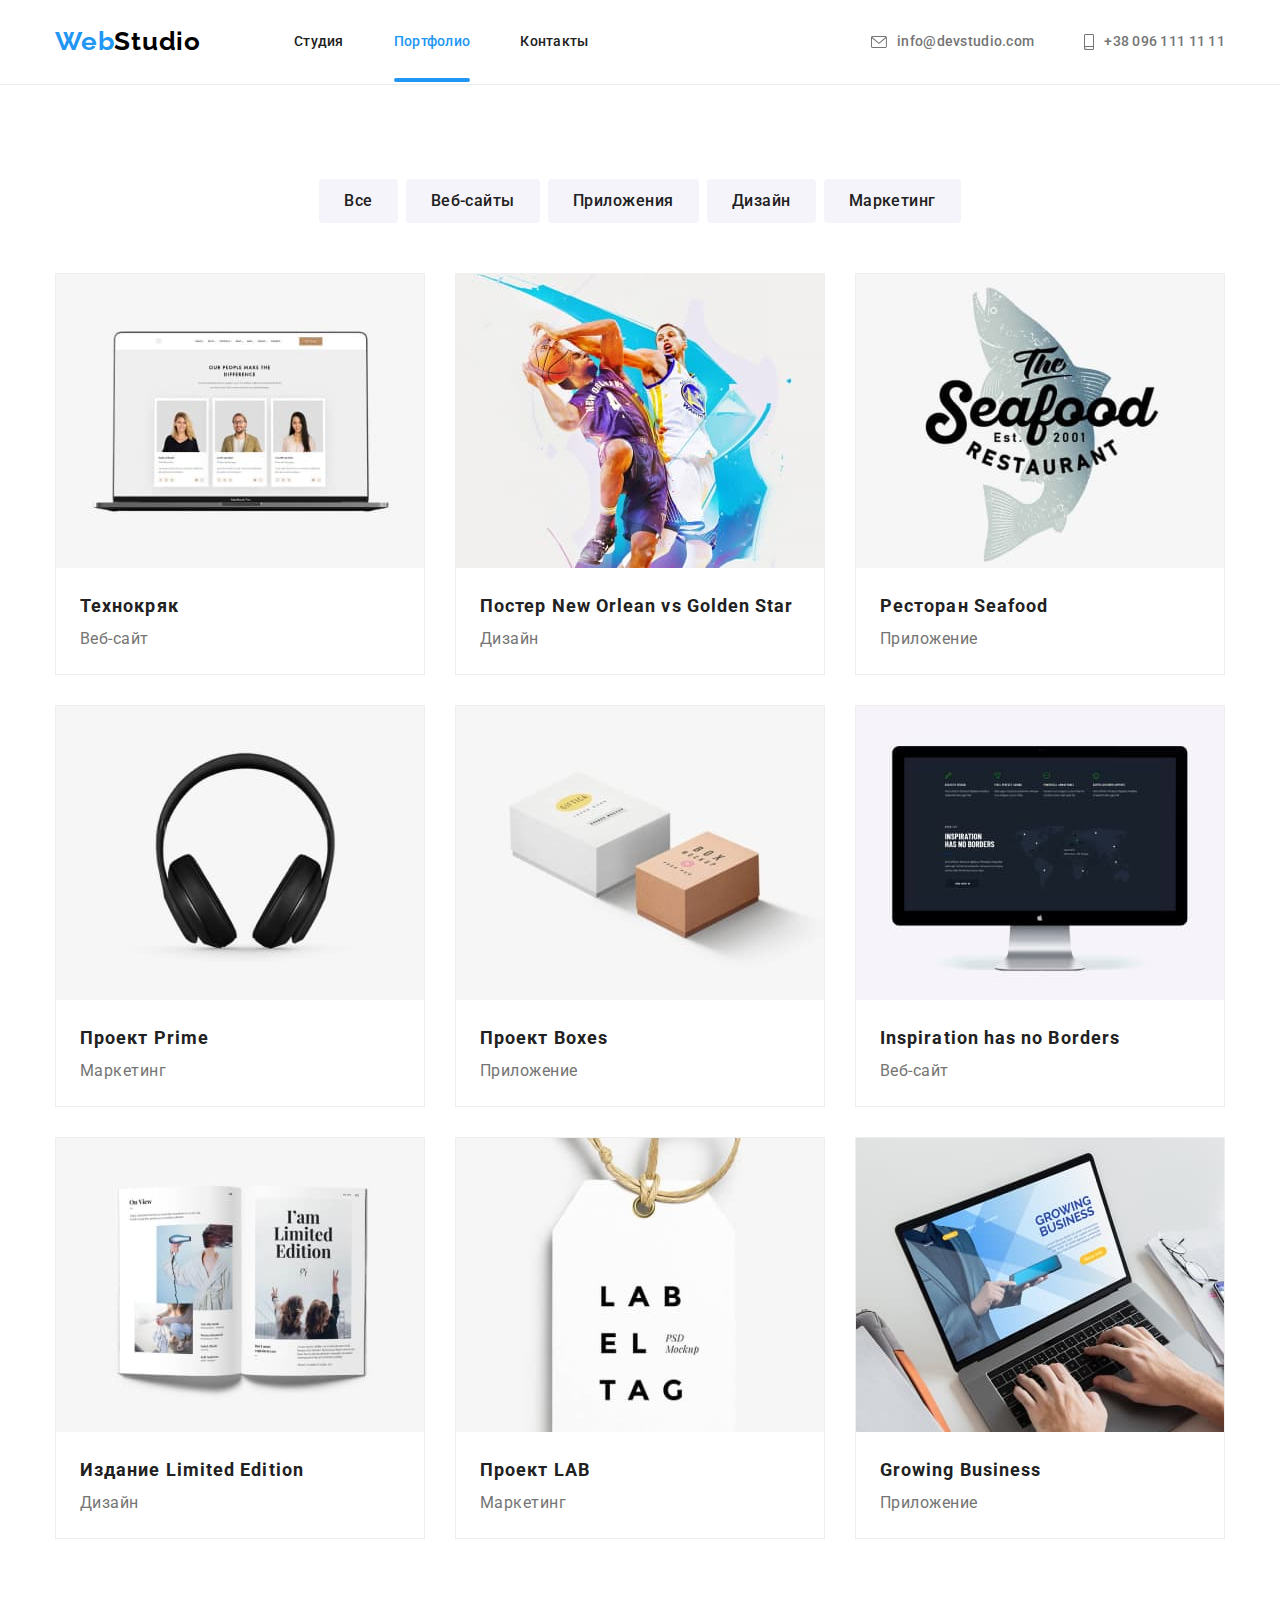
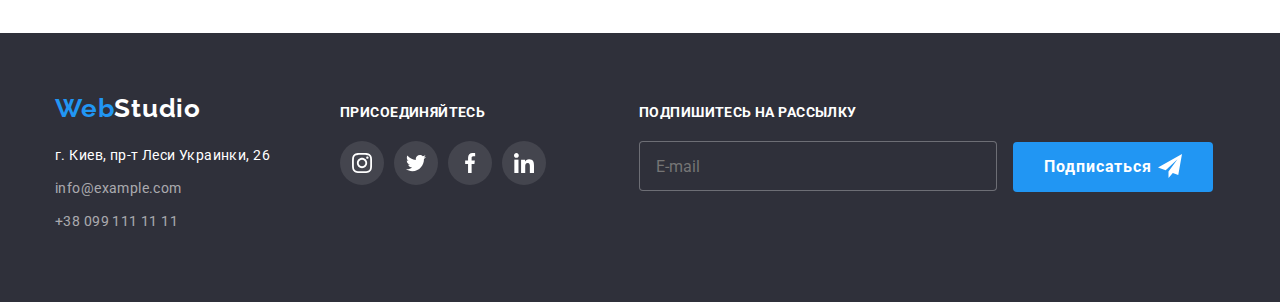
==== portfolio.html @ 816eb970 "start" ====
<!DOCTYPE html>
<html lang="ru">
<head>
    <meta charset="UTF-8">
    <meta http-equiv="X-UA-Compatible" content="IE=edge">
    <meta name="viewport" content="width=device-width, initial-scale=1.0">
    <title>goit-markup-hw-07</title>
    <link rel="preconnect" href="https://fonts.googleapis.com">
    <link rel="preconnect" href="https://fonts.gstatic.com" crossorigin>
    <link href="https://fonts.googleapis.com/css2?family=Raleway:wght@700&family=Roboto:wght@400;500;700;900&display=swap"
        rel="stylesheet">
    <link rel="stylesheet" href="https://cdn.jsdelivr.net/npm/modern-normalize@1.1.0/modern-normalize.min.css">
    <link rel="stylesheet" href="./css/portfolio.min.css">
   
</head>
<body>
    <!-- HEADER -->
    <header class="page-header">
        <nav class="main-nav">
            <div class="container page-header__container">
                <a class="logo link" href="" lang="en">Web<span class="logo-second">Studio</span></a>
                <ul class="menu list">
                    <li class="menu__item">
                        <a class="menu__link link" href="./index.html">Студия</a>
                    </li>
                    <li class="menu__item">
                        <a class="menu__link link current" href="./portfolio.html">Портфолио</a>
                    </li>
                    <li class="menu__item">
                        <a class="menu__link link" href="">Контакты</a>
                    </li>
                </ul>
    
                <ul class="list contact">
                    <li>
                        <a class="link contact__link" href="mailto:info@devstudio.com">
                            <svg width="16px" height="12px" class="contact__icon">
                                <use href="./images/sprite.svg#icon-envelope"></use>
                            </svg>
                            info@devstudio.com</a>
                    </li>
                    <li>
                        <a class="link contact__link-tel contact__link" href="tel:+380961111111">
                            <svg width="10px" height="16px" class="contact__icon">
                                <use href="./images/sprite.svg#icon-smartphone"></use>
                            </svg>
                            +38 096 111 11 11</a>
                    </li>
                </ul>
            </div>
        </nav>
    </header>

    <main class="main-portfolio">
    <!--Portfolio-->
    <section class="section portfolio">
        <div class="container">
            <h1 hidden>Портфолио</h1>
            
            <ul class="list button-list">
                <li class="button-list__item" ><button class="button-list__filter-btm" type="button">Все</button></li>
                <li class="button-list__item" ><button class="button-list__filter-btm" type="button">Веб-сайты</button></li>
                <li class="button-list__item" ><button class="button-list__filter-btm" type="button">Приложения</button></li>
                <li class="button-list__item" ><button class="button-list__filter-btm" type="button">Дизайн</button></li>
                <li class="button-list__item" ><button class="button-list__filter-btm" type="button">Маркетинг</button></li>
            </ul>
            
            <ul class="list portfolio__list">
                <li class="portfolio__item" >
                    <a href="" class="link portfolio__link">
                        <div class="portfolio__wrapper">
                            <img src="./images/portfolio/tekhnokryak.jpg" alt="Технокряк" width="370">
                            <p class="portfolio__overlay">
                                Ресурс предлагает комплексные предложения с разным уровнем функционала и сервисов. Все это позволит посетителю
                                получить исчерпывающие сведения о компании или частном лице.
                            </p>
                        </div>
                        
                        <div class="portfolio__card-content">
                            <h2 class="portfolio__project-title">Технокряк</h2>
                            <p class="portfolio__project">Веб-сайт</p>
                        </div>
                    </a>
                </li>
                <li class="portfolio__item" >
                    <a href="" class="link portfolio__link">
                        <div class="portfolio__wrapper">
                            <img src="./images/portfolio/poster-new-orlean.jpg" alt="Постер New Orlean vs Golden Star" width="370">
                            <p class="portfolio__overlay">
                                Ресурс предлагает комплексные предложения с разным уровнем функционала и сервисов. Все это позволит посетителю
                                получить исчерпывающие сведения о компании или частном лице.
                            </p>
                        </div>
                        
                        <div class="portfolio__card-content">
                            <h2 class="portfolio__project-title">Постер <span lang="en">New Orlean vs Golden Star</span> </h2>
                            <p class="portfolio__project">Дизайн</p>
                        </div>
                    </a>

                </li>
                <li class="portfolio__item" >
                    <a href="" class="link portfolio__link">
                        <div class="portfolio__wrapper">
                            <img src="./images/portfolio/restoran-seafood.jpg" alt="Ресторан Seafood" width="370">
                            <p class="portfolio__overlay">
                                Ресурс предлагает комплексные предложения с разным уровнем функционала и сервисов. Все это позволит посетителю
                                получить исчерпывающие сведения о компании или частном лице.
                            </p>
                        </div>
                        
                        <div class="portfolio__card-content">
                            <h2 class="portfolio__project-title">Ресторан <span lang="en">Seafood</span></h2>
                            <p class="portfolio__project">Приложение</p>
                        </div>
                    </a>
                    
                </li>
                <li class="portfolio__item" >
                    <a href="" class="link portfolio__link">
                        <div class="portfolio__wrapper">
                            <img src="./images/portfolio/proekt-prime.jpg" alt="Проект Prime" width="370">
                            <p class="portfolio__overlay">
                                Ресурс предлагает комплексные предложения с разным уровнем функционала и сервисов. Все это позволит посетителю
                                получить исчерпывающие сведения о компании или частном лице.
                            </p>
                        </div>
                        
                        <div class="portfolio__card-content">
                            <h2 class="portfolio__project-title">Проект <span lang="en">Prime</span></h2>
                            <p class="portfolio__project">Маркетинг</p>
                        </div>
                    </a>
                    
                </li>
                <li class="portfolio__item" >
                    <a href="" class="link portfolio__link">
                        <div class="portfolio__wrapper">
                            <img src="./images/portfolio/proekt-boxes.jpg" alt="Проект Boxes" width="370">
                            <p class="portfolio__overlay">
                                Ресурс предлагает комплексные предложения с разным уровнем функционала и сервисов. Все это позволит посетителю
                                получить исчерпывающие сведения о компании или частном лице.
                            </p>
                        </div>
                        
                        <div class="portfolio__card-content">
                            <h2 class="portfolio__project-title">Проект <span lang="en">Boxes</span></h2>
                            <p class="portfolio__project">Приложение</p>
                        </div>
                    </a>
                    
                </li>
                <li class="portfolio__item" >
                    <a href="" class="link portfolio__link">
                        <div class="portfolio__wrapper">
                            <img src="./images/portfolio/inspiration-has-no-borders.jpg" alt="Inspiration has no Borders" width="370">
                            <p class="portfolio__overlay">
                                Ресурс предлагает комплексные предложения с разным уровнем функционала и сервисов. Все это позволит посетителю
                                получить исчерпывающие сведения о компании или частном лице.
                            </p>
                        </div>
                        
                        <div class="portfolio__card-content">
                            <h2 class="portfolio__project-title">Inspiration has no Borders</h2>
                            <p class="portfolio__project">Веб-сайт</p>
                        </div>
                    </a>
                    
                </li>
                <li class="portfolio__item" >
                    <a href="" class="link portfolio__link">
                        <div class="portfolio__wrapper">
                            <img src="./images/portfolio/limited-edition.jpg" alt="Издание Limited Edition" width="370">
                            <p class="portfolio__overlay">
                                Ресурс предлагает комплексные предложения с разным уровнем функционала и сервисов. Все это позволит посетителю
                                получить исчерпывающие сведения о компании или частном лице.
                            </p>
                        </div>
                        
                        <div class="portfolio__card-content">
                            <h2 class="portfolio__project-title">Издание <span lang="en">Limited Edition</span></h2>
                            <p class="portfolio__project">Дизайн</p>
                        </div>
                    </a>
                    
                </li>
                <li class="portfolio__item" >
                    <a href="" class="link portfolio__link">
                        <div class="portfolio__wrapper">
                            <img src="./images/portfolio/proekt-lab.jpg" alt="Проект LAB" width="370">
                            <p class="portfolio__overlay">
                                Ресурс предлагает комплексные предложения с разным уровнем функционала и сервисов. Все это позволит посетителю
                                получить исчерпывающие сведения о компании или частном лице.
                            </p>
                        </div>
                        
                        <div class="portfolio__card-content">
                            <h2 class="portfolio__project-title">Проект <span lang="en">LAB</span></h2>
                            <p class="portfolio__project">Маркетинг</p>
                        </div>
                    </a>
                    
                </li>
                <li class="portfolio__item" >
                    <a href="" class="link portfolio__link">
                        <div class="portfolio__wrapper">
                            <img src="./images/portfolio/growing-business.jpg" alt="Growing Business" width="370" height="294">
                            <p class="portfolio__overlay">
                                Ресурс предлагает комплексные предложения с разным уровнем функционала и сервисов. Все это позволит посетителю
                                получить исчерпывающие сведения о компании или частном лице.
                            </p>
                        </div>
                        
                        <div class="portfolio__card-content">
                            <h2 class="portfolio__project-title">Growing Business</h2>
                            <p class="portfolio__project">Приложение</p>
                        </div>
                    </a>
                    
                </li>
            </ul>
        </div>

    </section>
    </main>

    <!-- FOOTER -->
    <footer class="footer-container">
        <div class="container footer">
            <div>
                <div class="footer__address">
                    <a class="logo link" href="" lang="en">Web<span class="logo-second logo-second--color">Studio</span></a>
                </div>
                <address>
                    <ul class="list address-list">
                        <li>
                            <a class="footer__address-link link" href="https://goo.gl/maps/vD46rgRYoQ4FNNTK7"
                                target="_blank" rel="noopener noreferrer">г. Киев, пр-т Леси Украинки, 26
                            </a>
                        </li>
                        <li>
                            <a class="footer__contact link" href="mailto:info@example.com">info@example.com</a>
                        </li>
                        <li>
                            <a class="footer__contact link" href="tel:+380991111111">+38 099 111 11 11</a>
                        </li>
                    </ul>
                </address>
            </div>
            <div class="footer__join-in">
                <strong class="fotter__join-in-title">присоединяйтесь</strong>
                <ul class="social-list list social-list__item">
                    <li class="item-social">
                        <a href="https://www.instagram.com/" class="social-list__link-footer">
                            <svg class="social-list__icon-footer" width="20" height="20">
                                <use href="./images/sprite.svg#icon-instagram"></use>
                            </svg>
                        </a>
                    </li>
                    <li class="item-social">
                        <a href="https://twitter.com/?lang=uk" class="social-list__link-footer">
                            <svg class="social-list__icon-footer" width="20" height="20">
                                <use href="./images/sprite.svg#icon-twitter"></use>
                            </svg>
                        </a>
                    </li>
                    <li class="item-social">
                        <a href="https://uk-ua.facebook.com/" class="social-list__link-footer">
                            <svg class="social-list__icon-footer" width="20" height="20">
                                <use href="./images/sprite.svg#icon-facebook"></use>
                            </svg>
                        </a>
                    </li>
                    <li class="item-social">
                        <a href="https://www.linkedin.com/" class="social-list__link-footer">
                            <svg class="social-list__icon-footer" width="20" height="20">
                                <use href="./images/sprite.svg#icon-linkedin"></use>
                            </svg>
                        </a>
                    </li>
                </ul>
            </div>
            <div class="fotter__form">
                <strong class="footer__subscribe">Подпишитесь на рассылку</strong>
                <form class="footer__subscribe-form">
                    <input type="email" name="email" class="fotter__subscribe-form-input" placeholder="E-mail">
                    <label class="footer__subscribe-form-label"></label>
                    <span class="button-send">
                        <button type="button" class="fotter__button-subscribe">Подписаться
                        </button>
    
                    </span>
                </form>
            </div>
        </div>
    
    
    </footer>
    </body>
    </html>
---- css/portfolio.min.css ----
h1,h2,h3,h4,p{margin-top:0;margin-bottom:0}ul,ol{padding:0;margin:0}img{display:block;height:100%;height:auto}button{cursor:pointer}.list{list-style:none}.link{text-decoration:none}body{font-family:"Roboto",sans-serif;color:#757575}.social-list__link-footer,.social-list__link,.social-list{display:flex;justify-content:center}.section{padding-top:94px}.team,.portfolio,.work{padding-bottom:94px}.container{width:1200px;margin-left:auto;margin-right:auto;padding-left:15px;padding-right:15px}.logo{font-family:"Raleway",sans-serif;font-weight:700;font-size:26px;line-height:1.19;letter-spacing:.03em;color:#2196f3}.logo-second{font-family:"Raleway",sans-serif;font-weight:700;font-size:26px;line-height:1.19;letter-spacing:.03em;color:#000}.logo-second--color{color:#fff}.social-list{gap:10px}.social-list__link{width:44px;height:44px;border-radius:50%;background-color:#fff;align-items:center;transition:background-color 250ms cubic-bezier(0.4, 0, 0.2, 1)}.social-list__link:hover,.social-list__link:focus{background-color:#2196f3}.social-list__icon{fill:#afb1b8;transition:fill 250ms cubic-bezier(0.4, 0, 0.2, 1)}.social-list__link:hover .social-list__icon,.social-list__link:focus .social-list__icon{fill:#fff}.social-list__item{margin-top:20px}.social-list__icon-footer{fill:#fff}.social-list__link-footer{width:44px;height:44px;border-radius:50%;background-color:rgba(255,255,255,.1);align-items:center;transition:background-color 250ms cubic-bezier(0.4, 0, 0.2, 1)}.social-list__link-footer:hover,.social-list__link-footer:focus{background-color:#2196f3}.button-list{display:flex;justify-content:center;margin-bottom:50px}.button-list__item:not(:last-child){margin-right:8px}.button-list__filter-btm{font-family:"Roboto",sans-serif;font-weight:500;font-size:16px;line-height:1.62;text-align:center;letter-spacing:.03em;cursor:pointer;color:#212121;background-color:#f5f4fa;border-radius:4px;padding:6px 22px;display:inline-block;border:solid rgba(0,0,0,0);transition:color 250ms cubic-bezier(0.4, 0, 0.2, 1),background-color 250ms cubic-bezier(0.4, 0, 0.2, 1),box-shadow 250ms cubic-bezier(0.4, 0, 0.2, 1)}.button-list__filter-btm:hover,.button-list__filter-btm:focus{color:#fff;background-color:#2196f3;box-shadow:0px 3px 1px rgba(0,0,0,.1),0px 1px 2px rgba(0,0,0,.08),0px 2px 2px rgba(0,0,0,.12)}.main-portfolio{text-decoration:none}.portfolio__list{display:inline-block;display:flex;flex-wrap:wrap}.portfolio__item{width:calc((100% - 60px)/3);margin-right:30px;margin-bottom:30px;flex-wrap:wrap;background:#fff;border:1px solid #eee;transition:box-shadow 250ms cubic-bezier(0.4, 0, 0.2, 1)}.portfolio__item:nth-child(3n){margin-right:0}.portfolio__item:nth-last-child(-n+3){margin-bottom:0}.portfolio__item:hover,.portfolio__item:focus{box-shadow:0px 1px 1px rgba(0,0,0,.12),0px 4px 4px rgba(0,0,0,.06),1px 4px 6px rgba(0,0,0,.16)}.portfolio__card-content{padding:20px 24px}.portfolio__link{display:block}.portfolio__wrapper{position:relative;overflow:hidden}.portfolio__overlay{position:absolute;left:0;top:0;width:100%;height:100%;overflow:auto;transform:translate(0, 101%);transition:transform 250ms cubic-bezier(0.4, 0, 0.2, 1);padding-bottom:63px;padding-right:24px;padding-top:63px;padding-left:24px;font-weight:400;font-size:18px;line-height:1.56;letter-spacing:.03em;color:#fff;background-color:rgba(33,150,243,.9)}.portfolio__item:hover .portfolio__overlay,.portfolio__item:focus .portfolio__overlay{transform:translate(0, 0)}.portfolio__project-title{font-weight:700;font-size:18px;line-height:2;letter-spacing:.06em;color:#212121}.portfolio__project{font-size:16px;line-height:1.88;letter-spacing:.03em;color:#757575}.main-nav{border-bottom:1px solid #ececec}.page-header__container{display:flex;align-items:center}.menu{display:flex;margin-left:93px}.menu .menu__item+.menu__item{margin-left:50px}.menu__link{font-family:"Roboto",sans-serif;font-weight:500;font-size:14px;line-height:1.14;letter-spacing:.02em;color:#212121;transition:color 250ms cubic-bezier(0.4, 0, 0.2, 1);display:block;padding-top:32px;padding-bottom:32px}.menu__link:hover,.menu__link:focus{color:#2196f3}.contact{display:flex;margin-left:auto}.contact__link-tel{margin-left:50px;font-weight:500;font-size:14px;line-height:16px;letter-spacing:.02em}.contact__link{font-family:"Roboto",sans-serif;font-weight:500;font-size:14px;line-height:1.4;letter-spacing:.02em;color:#757575;transition:color 250ms cubic-bezier(0.4, 0, 0.2, 1);display:flex;padding-top:32px;padding-bottom:32px;align-items:center;justify-content:center}.contact__link:hover,.contact__link:focus{color:#2196f3}.contact__icon{display:flex;margin-right:10px;fill:#757575;transition:fill 250ms cubic-bezier(0.4, 0, 0.2, 1)}.contact__link:hover .contact__icon,.contact__link:focus .contact__icon{fill:#2196f3}.menu__item{position:relative}.menu__link.link.current::after{content:"";display:inline-block;width:100%;height:4px;background:#2196f3;border-radius:2px;position:absolute;bottom:0;left:0;margin-bottom:0}.current{color:#2196f3}.footer__address{display:inline-block;margin-bottom:20px}.footer__address-link{display:inline-block;margin-bottom:9px;font-family:"Roboto",sans-serif;font-style:normal;font-weight:400;font-size:14px;line-height:1.71;letter-spacing:.03em;color:#fff;transition:color 250ms cubic-bezier(0.4, 0, 0.2, 1)}.footer__address-link:hover,.footer__address-link:focus{color:#2196f3}.footer__contact{display:inline-block;margin-bottom:9px;font-family:"Roboto",sans-serif;font-style:normal;font-weight:400;font-size:14px;line-height:1.71;letter-spacing:.03em;color:rgba(255,255,255,.6);transition:color 250ms cubic-bezier(0.4, 0, 0.2, 1)}.footer__contact:hover,.footer__contact:focus{color:#2196f3}.footer-container{padding-top:60px;padding-bottom:60px;background-color:#2f303a}.footer{display:flex;align-items:baseline}.footer__join-in{display:block;width:206px;margin-left:70px}.fotter__join-in-title{font-style:normal;font-weight:700;font-size:14px;line-height:1.14;letter-spacing:.03em;text-transform:uppercase;color:#fff}.footer__subscribe{font-family:"Roboto";font-style:normal;font-weight:700;font-size:14px;line-height:16px;letter-spacing:.03em;text-transform:uppercase;color:#fff}.footer__subscribe-form{position:relative}.fotter__subscribe-form-input{padding-left:16px}.fotter__subscribe-form-input:focus+.footer__subscribe-form-label{color:#fff}.footer__subscribe-form-label{position:absolute;bottom:15px;left:16px}.fotter__subscribe-form-input:focus+.footer__subscribe-form-label{color:#fff}.fotter__form{margin-left:93px}.fotter__form input{margin-top:20px;width:358px;height:50px;border:1px solid rgba(255,255,255,.3);background-color:#2f303a;border-radius:4px;color:#fff;border-color:rgba(255,255,255,.3)}.fotter__button-subscribe{position:relative;border-radius:4px;margin-top:20px;margin-left:12px;min-width:200px;height:50px;border:solid rgba(0,0,0,0);display:inline-block;padding-right:36px;color:#fff;background-color:#2196f3;font-family:inherit;font-weight:700;font-size:16px;line-height:1.9;align-items:center;text-align:center;letter-spacing:.06em;cursor:pointer}.fotter__button-subscribe::after{position:absolute;right:10px;content:"";background-size:contain;display:inline-block;width:24px;height:24px;margin-top:2px;margin-right:18px;margin-left:10px;background-image:url(../images/icon/icon-send.svg)}/*# sourceMappingURL=portfolio.min.css.map */
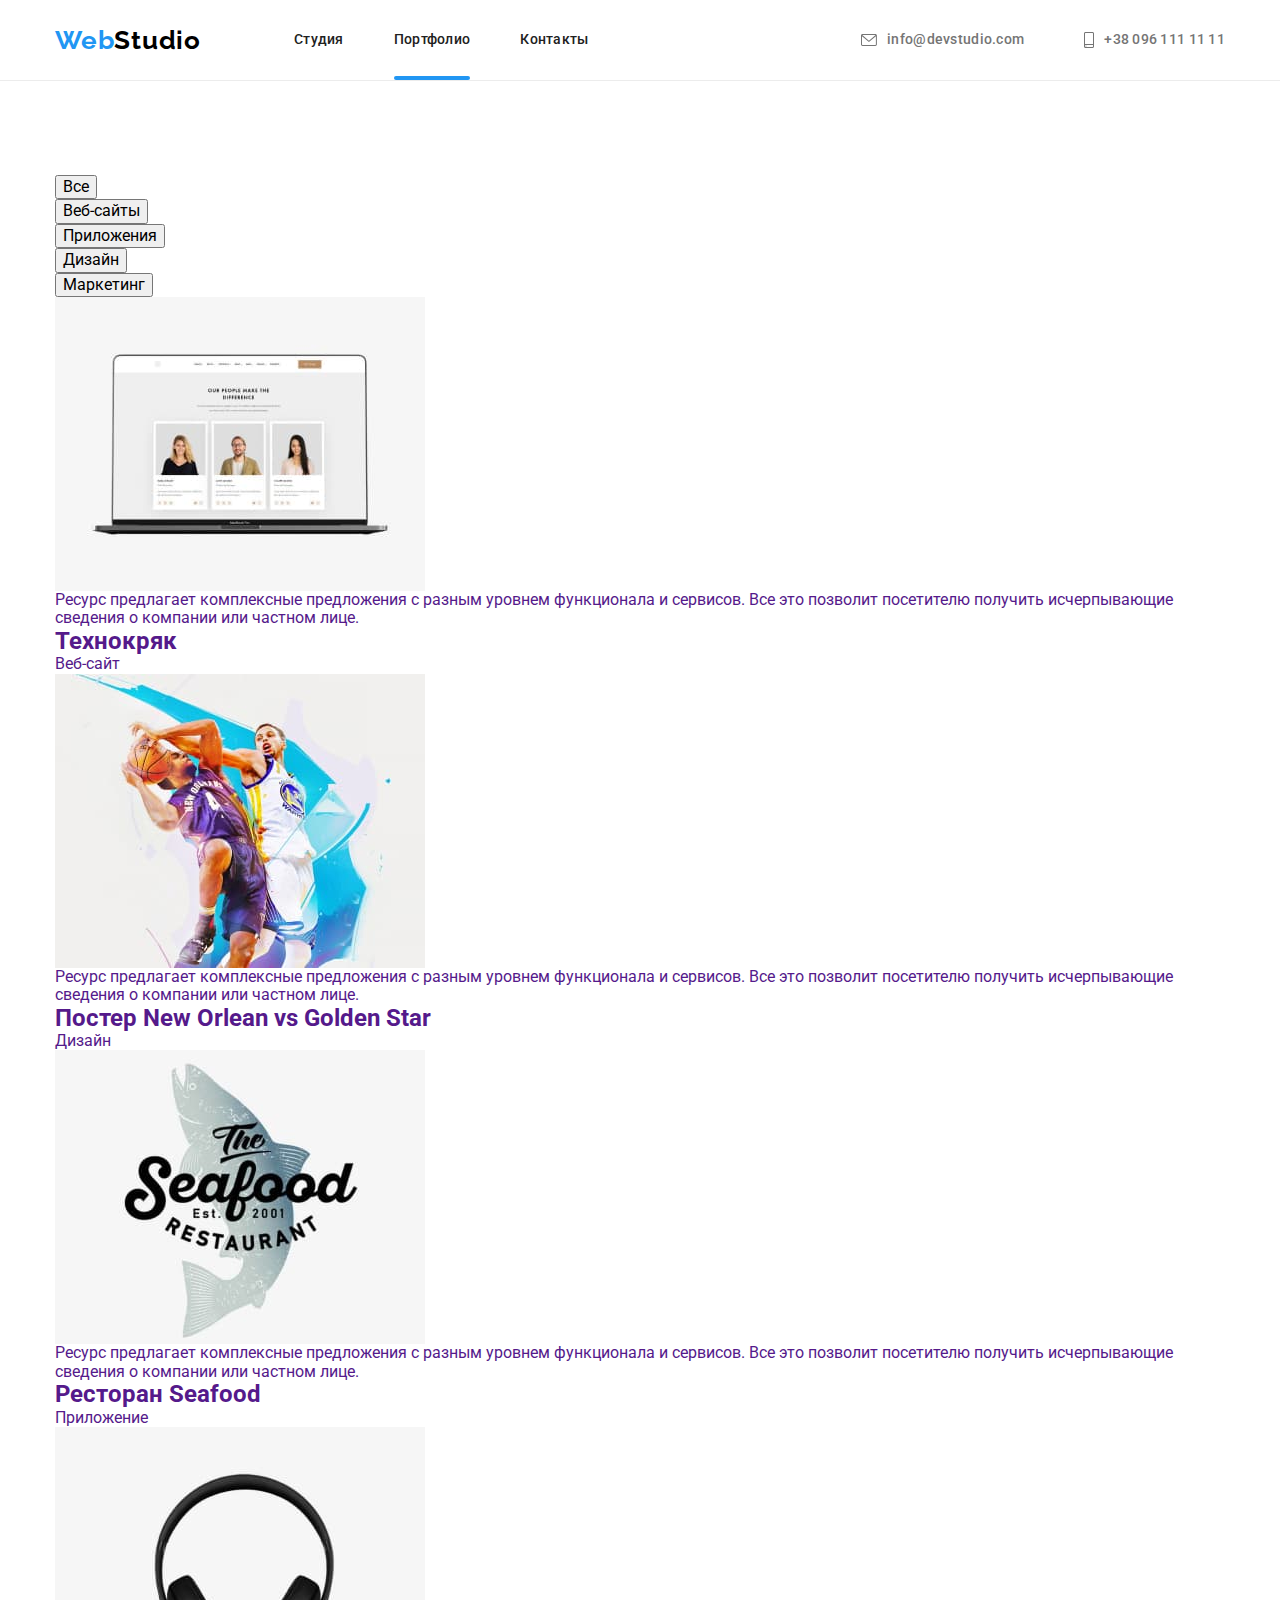
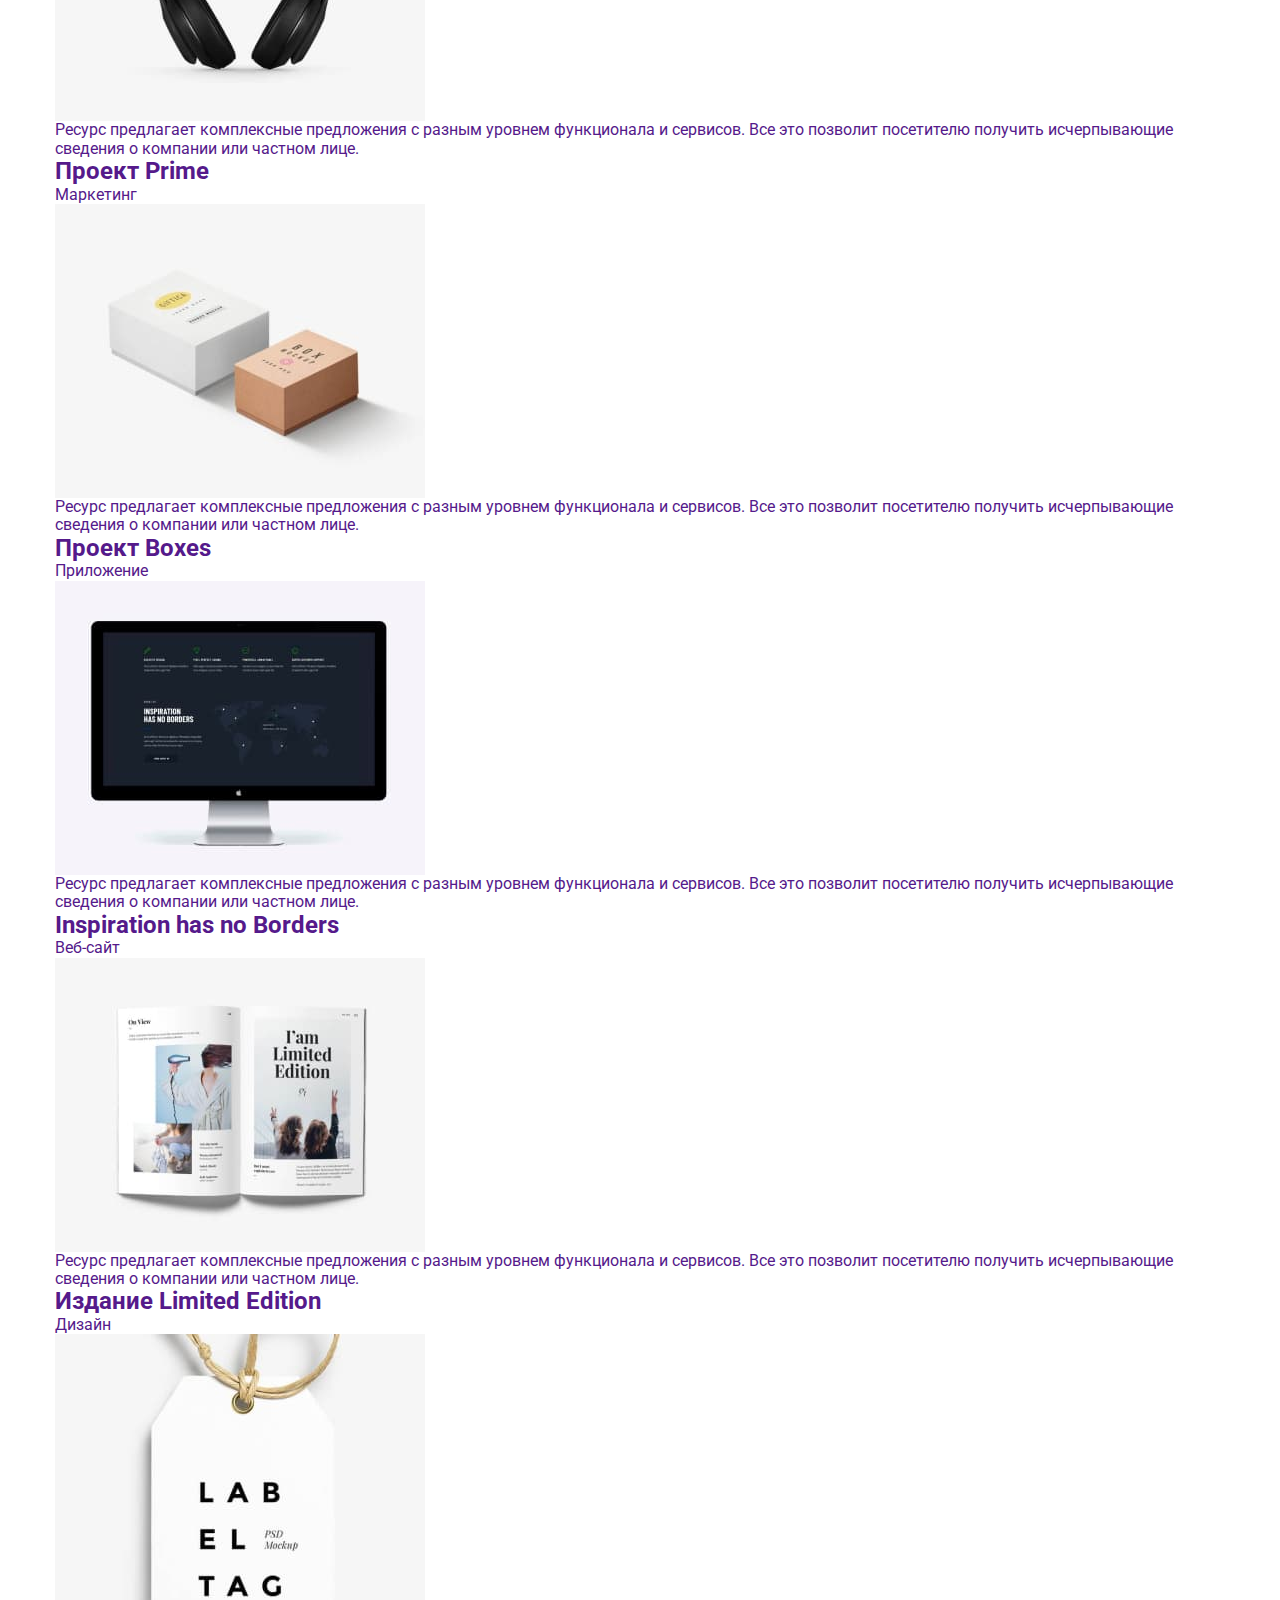
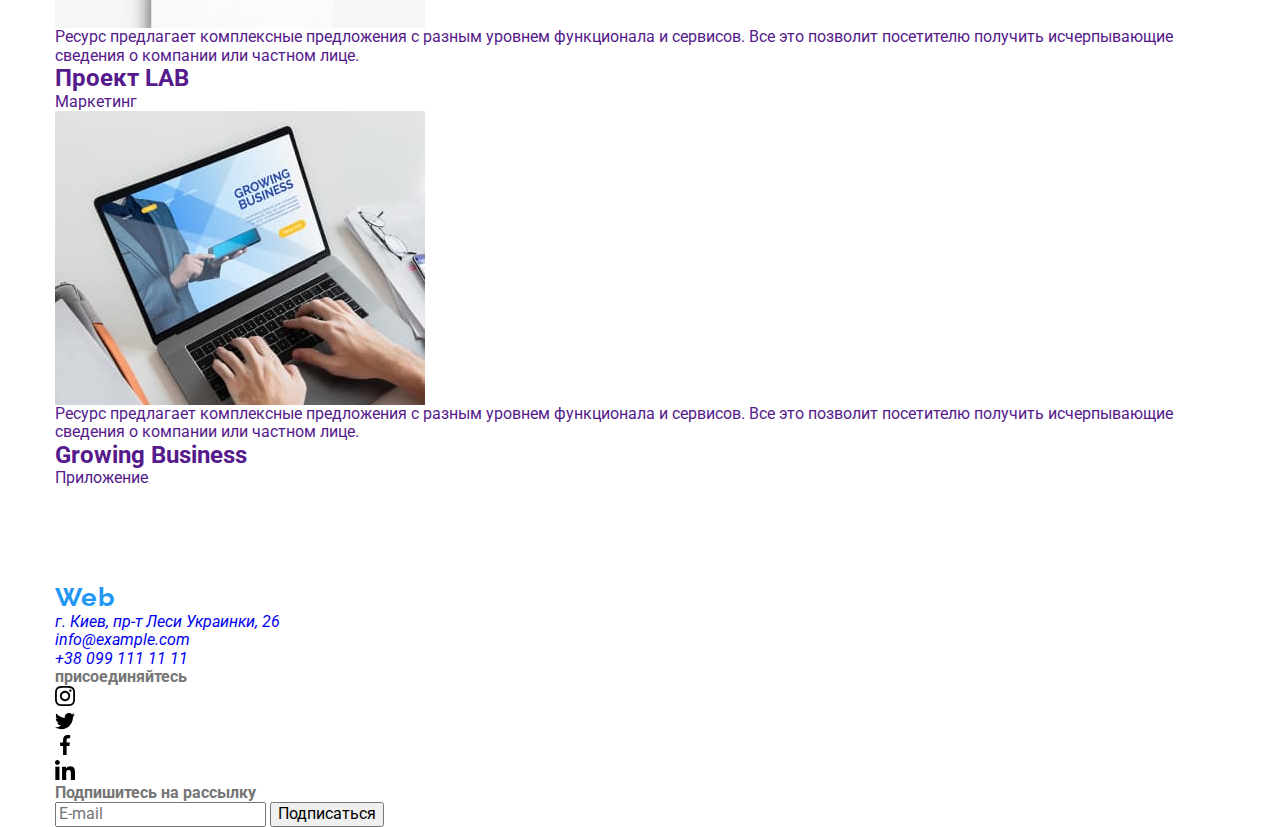
==== commit 464d4a1e: "1" ====
--- a/portfolio.html
+++ b/portfolio.html
@@ -4,7 +4,7 @@
     <meta charset="UTF-8">
     <meta http-equiv="X-UA-Compatible" content="IE=edge">
     <meta name="viewport" content="width=device-width, initial-scale=1.0">
-    <title>goit-markup-hw-07</title>
+    <title>goit-markup-hw-08</title>
     <link rel="preconnect" href="https://fonts.googleapis.com">
     <link rel="preconnect" href="https://fonts.gstatic.com" crossorigin>
     <link href="https://fonts.googleapis.com/css2?family=Raleway:wght@700&family=Roboto:wght@400;500;700;900&display=swap"
@@ -47,8 +47,67 @@
                             +38 096 111 11 11</a>
                     </li>
                 </ul>
+    
+                <button type="button" class="mobile-menu-open" data-menu-open>
+                    <svg width="40" height="40">
+                        <use href="./images/sprite.svg#burger-icon"></use>
+                    </svg>
+                </button>
             </div>
         </nav>
+        <div class="mobile-menu" data-menu>
+    
+            <div class="container mobile-menu__container">
+                <button class="mobile-menu__close-btn" data-menu-close>
+                    <svg class="mobile-menu__close-icon" width="40" height="40">
+                        <use href="./images/sprite.svg#icon-close-black"> </use>
+                    </svg>
+                </button>
+    
+                <ul class="list mobile-menu-list">
+                    <li class="mobile-menu-list__item">
+                        <a class="mobile-menu__link link" href="./index.html">Студия</a>
+                    </li>
+                    <li class="mobile-menu-list__item">
+                        <a class="mobile-menu__link link" href="./portfolio.html">Портфолио</a>
+                    </li>
+                    <li class="mobile-menu-list__item">
+                        <a class="mobile-menu__link link" href="">Контакты</a>
+                    </li>
+                </ul>
+    
+                <ul class="list mobile-menu-contact">
+    
+                    <li class="mobile-menu-contact__item">
+                        <a class="link mobile-menu-contact__link-tel" href="tel:+380961111111">
+                            +38 096 111 11 11</a>
+                    </li>
+    
+                    <li class="mobile-menu-contact__item">
+                        <a class="link mobile-menu-contact__link" href="mailto:info@devstudio.com">
+                            info@devstudio.com</a>
+                    </li>
+                </ul>
+    
+                <ul class="list mobile-menu-social">
+                    <li class="mobile-menu-social__item">
+                        <a class="link mobile-menu-social__link" href="https://www.instagram.com/">Instagram</a>
+                    </li>
+                    <li class="mobile-menu-social__item">
+                        <a class="link mobile-menu-social__link" href="https://twitter.com/?lang=uk">Twitter</a>
+                    </li>
+                    <li class="mobile-menu-social__item">
+                        <a class="link mobile-menu-social__link" href="https://uk-ua.facebook.com/">Facebook</a>
+                    </li>
+                    <li class="mobile-menu-social__item">
+                        <a class="link mobile-menu-social__link" href="https://www.linkedin.com/">LinkedIn</a>
+                    </li>
+                </ul>
+            </div>
+    
+        </div>
+    
+    
     </header>
 
     <main class="main-portfolio">
@@ -296,5 +355,6 @@
     
     
     </footer>
+    <script src="./js/mobile-menu.js"></script>
     </body>
     </html>--- a/css/portfolio.min.css
+++ b/css/portfolio.min.css
@@ -1 +1 @@
-h1,h2,h3,h4,p{margin-top:0;margin-bottom:0}ul,ol{padding:0;margin:0}img{display:block;height:100%;height:auto}button{cursor:pointer}.list{list-style:none}.link{text-decoration:none}body{font-family:"Roboto",sans-serif;color:#757575}.social-list__link-footer,.social-list__link,.social-list{display:flex;justify-content:center}.section{padding-top:94px}.team,.portfolio,.work{padding-bottom:94px}.container{width:1200px;margin-left:auto;margin-right:auto;padding-left:15px;padding-right:15px}.logo{font-family:"Raleway",sans-serif;font-weight:700;font-size:26px;line-height:1.19;letter-spacing:.03em;color:#2196f3}.logo-second{font-family:"Raleway",sans-serif;font-weight:700;font-size:26px;line-height:1.19;letter-spacing:.03em;color:#000}.logo-second--color{color:#fff}.social-list{gap:10px}.social-list__link{width:44px;height:44px;border-radius:50%;background-color:#fff;align-items:center;transition:background-color 250ms cubic-bezier(0.4, 0, 0.2, 1)}.social-list__link:hover,.social-list__link:focus{background-color:#2196f3}.social-list__icon{fill:#afb1b8;transition:fill 250ms cubic-bezier(0.4, 0, 0.2, 1)}.social-list__link:hover .social-list__icon,.social-list__link:focus .social-list__icon{fill:#fff}.social-list__item{margin-top:20px}.social-list__icon-footer{fill:#fff}.social-list__link-footer{width:44px;height:44px;border-radius:50%;background-color:rgba(255,255,255,.1);align-items:center;transition:background-color 250ms cubic-bezier(0.4, 0, 0.2, 1)}.social-list__link-footer:hover,.social-list__link-footer:focus{background-color:#2196f3}.button-list{display:flex;justify-content:center;margin-bottom:50px}.button-list__item:not(:last-child){margin-right:8px}.button-list__filter-btm{font-family:"Roboto",sans-serif;font-weight:500;font-size:16px;line-height:1.62;text-align:center;letter-spacing:.03em;cursor:pointer;color:#212121;background-color:#f5f4fa;border-radius:4px;padding:6px 22px;display:inline-block;border:solid rgba(0,0,0,0);transition:color 250ms cubic-bezier(0.4, 0, 0.2, 1),background-color 250ms cubic-bezier(0.4, 0, 0.2, 1),box-shadow 250ms cubic-bezier(0.4, 0, 0.2, 1)}.button-list__filter-btm:hover,.button-list__filter-btm:focus{color:#fff;background-color:#2196f3;box-shadow:0px 3px 1px rgba(0,0,0,.1),0px 1px 2px rgba(0,0,0,.08),0px 2px 2px rgba(0,0,0,.12)}.main-portfolio{text-decoration:none}.portfolio__list{display:inline-block;display:flex;flex-wrap:wrap}.portfolio__item{width:calc((100% - 60px)/3);margin-right:30px;margin-bottom:30px;flex-wrap:wrap;background:#fff;border:1px solid #eee;transition:box-shadow 250ms cubic-bezier(0.4, 0, 0.2, 1)}.portfolio__item:nth-child(3n){margin-right:0}.portfolio__item:nth-last-child(-n+3){margin-bottom:0}.portfolio__item:hover,.portfolio__item:focus{box-shadow:0px 1px 1px rgba(0,0,0,.12),0px 4px 4px rgba(0,0,0,.06),1px 4px 6px rgba(0,0,0,.16)}.portfolio__card-content{padding:20px 24px}.portfolio__link{display:block}.portfolio__wrapper{position:relative;overflow:hidden}.portfolio__overlay{position:absolute;left:0;top:0;width:100%;height:100%;overflow:auto;transform:translate(0, 101%);transition:transform 250ms cubic-bezier(0.4, 0, 0.2, 1);padding-bottom:63px;padding-right:24px;padding-top:63px;padding-left:24px;font-weight:400;font-size:18px;line-height:1.56;letter-spacing:.03em;color:#fff;background-color:rgba(33,150,243,.9)}.portfolio__item:hover .portfolio__overlay,.portfolio__item:focus .portfolio__overlay{transform:translate(0, 0)}.portfolio__project-title{font-weight:700;font-size:18px;line-height:2;letter-spacing:.06em;color:#212121}.portfolio__project{font-size:16px;line-height:1.88;letter-spacing:.03em;color:#757575}.main-nav{border-bottom:1px solid #ececec}.page-header__container{display:flex;align-items:center}.menu{display:flex;margin-left:93px}.menu .menu__item+.menu__item{margin-left:50px}.menu__link{font-family:"Roboto",sans-serif;font-weight:500;font-size:14px;line-height:1.14;letter-spacing:.02em;color:#212121;transition:color 250ms cubic-bezier(0.4, 0, 0.2, 1);display:block;padding-top:32px;padding-bottom:32px}.menu__link:hover,.menu__link:focus{color:#2196f3}.contact{display:flex;margin-left:auto}.contact__link-tel{margin-left:50px;font-weight:500;font-size:14px;line-height:16px;letter-spacing:.02em}.contact__link{font-family:"Roboto",sans-serif;font-weight:500;font-size:14px;line-height:1.4;letter-spacing:.02em;color:#757575;transition:color 250ms cubic-bezier(0.4, 0, 0.2, 1);display:flex;padding-top:32px;padding-bottom:32px;align-items:center;justify-content:center}.contact__link:hover,.contact__link:focus{color:#2196f3}.contact__icon{display:flex;margin-right:10px;fill:#757575;transition:fill 250ms cubic-bezier(0.4, 0, 0.2, 1)}.contact__link:hover .contact__icon,.contact__link:focus .contact__icon{fill:#2196f3}.menu__item{position:relative}.menu__link.link.current::after{content:"";display:inline-block;width:100%;height:4px;background:#2196f3;border-radius:2px;position:absolute;bottom:0;left:0;margin-bottom:0}.current{color:#2196f3}.footer__address{display:inline-block;margin-bottom:20px}.footer__address-link{display:inline-block;margin-bottom:9px;font-family:"Roboto",sans-serif;font-style:normal;font-weight:400;font-size:14px;line-height:1.71;letter-spacing:.03em;color:#fff;transition:color 250ms cubic-bezier(0.4, 0, 0.2, 1)}.footer__address-link:hover,.footer__address-link:focus{color:#2196f3}.footer__contact{display:inline-block;margin-bottom:9px;font-family:"Roboto",sans-serif;font-style:normal;font-weight:400;font-size:14px;line-height:1.71;letter-spacing:.03em;color:rgba(255,255,255,.6);transition:color 250ms cubic-bezier(0.4, 0, 0.2, 1)}.footer__contact:hover,.footer__contact:focus{color:#2196f3}.footer-container{padding-top:60px;padding-bottom:60px;background-color:#2f303a}.footer{display:flex;align-items:baseline}.footer__join-in{display:block;width:206px;margin-left:70px}.fotter__join-in-title{font-style:normal;font-weight:700;font-size:14px;line-height:1.14;letter-spacing:.03em;text-transform:uppercase;color:#fff}.footer__subscribe{font-family:"Roboto";font-style:normal;font-weight:700;font-size:14px;line-height:16px;letter-spacing:.03em;text-transform:uppercase;color:#fff}.footer__subscribe-form{position:relative}.fotter__subscribe-form-input{padding-left:16px}.fotter__subscribe-form-input:focus+.footer__subscribe-form-label{color:#fff}.footer__subscribe-form-label{position:absolute;bottom:15px;left:16px}.fotter__subscribe-form-input:focus+.footer__subscribe-form-label{color:#fff}.fotter__form{margin-left:93px}.fotter__form input{margin-top:20px;width:358px;height:50px;border:1px solid rgba(255,255,255,.3);background-color:#2f303a;border-radius:4px;color:#fff;border-color:rgba(255,255,255,.3)}.fotter__button-subscribe{position:relative;border-radius:4px;margin-top:20px;margin-left:12px;min-width:200px;height:50px;border:solid rgba(0,0,0,0);display:inline-block;padding-right:36px;color:#fff;background-color:#2196f3;font-family:inherit;font-weight:700;font-size:16px;line-height:1.9;align-items:center;text-align:center;letter-spacing:.06em;cursor:pointer}.fotter__button-subscribe::after{position:absolute;right:10px;content:"";background-size:contain;display:inline-block;width:24px;height:24px;margin-top:2px;margin-right:18px;margin-left:10px;background-image:url(../images/icon/icon-send.svg)}/*# sourceMappingURL=portfolio.min.css.map */+h1,h2,h3,h4,p{margin-top:0;margin-bottom:0}ul,ol{padding:0;margin:0}img{display:block;height:100%;height:auto}button{cursor:pointer}.list{list-style:none}.link{text-decoration:none}body{font-family:"Roboto",sans-serif;color:#757575}@media screen and (max-width: 1199px){.section{padding-top:60px}.team,.portfolio,.work{padding-bottom:60px}}@media screen and (min-width: 1200px){.section{padding-top:94px}.team,.portfolio,.work{padding-bottom:94px}}.container{padding-left:15px;padding-right:15px;margin-left:auto;margin-right:auto}@media screen and (min-width: 480px){.container{width:480px}}@media screen and (min-width: 768px){.container{width:768px}}@media screen and (min-width: 1200px){.container{width:1200px}}.logo{font-family:"Raleway",sans-serif;font-weight:700;font-size:26px;line-height:1.19;letter-spacing:.03em;color:#2196f3}.logo-second{font-family:"Raleway",sans-serif;font-weight:700;font-size:26px;line-height:1.19;letter-spacing:.03em;color:#000}.logo-second--color{color:#fff}.main-nav{border-bottom:1px solid #ececec}@media screen and (max-width: 767px){.menu,.contact{display:none}}.page-header__container{display:flex;align-items:center;justify-content:space-between;padding-top:10px;padding-bottom:10px;max-height:60px}.mobile-menu-open{background-color:rgba(0,0,0,0);border:none;padding:0;line-height:0;color:#212121}@media screen and (min-width: 768px){.mobile-menu-open{display:none}.menu{display:flex;justify-content:space-between}.menu__item{position:relative}.menu .menu__item+.menu__item{margin-left:50px}.menu__link{font-family:"Roboto",sans-serif;font-weight:500;font-size:14px;line-height:1.14;letter-spacing:.02em;color:#212121;transition:color 250ms cubic-bezier(0.4, 0, 0.2, 1);display:block;padding-top:32px;padding-bottom:32px}.menu__link:hover,.menu__link:focus{color:#2196f3}.menu__link.link.current::after{content:"";display:inline-block;width:100%;height:4px;background:#2196f3;border-radius:2px;position:absolute;bottom:0;left:0;margin-bottom:0}.current{color:#2196f3}.page-header__container{display:flex;align-items:center;padding-top:0px;padding-bottom:0px;max-height:80px}.contact{display:flex;flex-direction:column;gap:10px}.contact__link-tel{font-weight:500;font-size:12px;line-height:1.17;letter-spacing:.02em}.contact__link{font-family:"Roboto",sans-serif;font-weight:500;font-size:12px;line-height:1.17;letter-spacing:.02em;color:#757575;transition:color 250ms cubic-bezier(0.4, 0, 0.2, 1);display:flex;align-items:center}.contact__link:hover,.contact__link:focus{color:#2196f3}.contact__icon-mail{width:14px;height:10px}.contact__icon-tel{width:10px;height:14px}.contact__icon{display:flex;margin-right:8px;fill:#757575;transition:fill 250ms cubic-bezier(0.4, 0, 0.2, 1)}.contact__link:hover .contact__icon,.contact__link:focus .contact__icon{fill:#2196f3}}@media screen and (min-width: 1200px){.menu{display:flex;margin-left:93px}.menu__link{font-family:"Roboto",sans-serif;font-weight:500;font-size:14px;line-height:1.14;letter-spacing:.02em;color:#212121;transition:color 250ms cubic-bezier(0.4, 0, 0.2, 1);display:block;padding-top:32px;padding-bottom:32px}.menu__link:hover,.menu__link:focus{color:#2196f3}.contact{display:flex;margin-left:auto;flex-direction:row}.contact__link-tel{margin-left:50px;font-size:14px;line-height:16px}.contact__link{font-size:14px;line-height:1.4;padding-top:32px;padding-bottom:32px;justify-content:center}.contact__icon-mail{width:16px;height:12px}.contact__icon-tel{width:10px;height:16px}.contact__icon{display:flex;margin-right:10px;fill:#757575;transition:fill 250ms cubic-bezier(0.4, 0, 0.2, 1)}.contact__link:hover .contact__icon,.contact__link:focus .contact__icon{fill:#2196f3}}@media screen and (max-width: 767px){.mobile-menu{position:fixed;top:0;left:0;width:100%;height:100%;z-index:3000;background:#fff;opacity:0;visibility:hidden;pointer-events:none;transition:opacity 250ms cubic-bezier(0.4, 0, 0.2, 1),visibility 250ms cubic-bezier(0.4, 0, 0.2, 1)}.mobile-menu.is-open{opacity:1;visibility:visible;pointer-events:auto}.mobile-menu__close-btn{position:absolute;top:10px;right:15px;background-color:rgba(0,0,0,0);border:none;padding:0;line-height:0}.mobile-menu__close-btn:hover .mobile-menu__close-icon,.mobile-menu__close-btn:focus .mobile-menu__close-icon{fill:#2196f3}.mobile-menu__close-icon{fill:#212121;transition:fill 250ms cubic-bezier(0.4, 0, 0.2, 1)}.mobile-menu__container{position:relative;padding-left:40px;padding-top:48px;padding-bottom:48px}.mobile-menu-list__item:not(:last-of-type){margin-bottom:32px}.mobile-menu__link{font-family:"Roboto",sans-serif;font-weight:500;font-size:40px;line-height:1.18;letter-spacing:.02em;color:#212121;transition:color 250ms cubic-bezier(0.4, 0, 0.2, 1);display:block}.mobile-menu__link:hover,.mobile-menu__link:focus{color:#2196f3}.mobile-menu-contact{margin-top:302px}.mobile-menu-contact__item:not(:last-of-type){margin-bottom:32px}.mobile-menu-contact__link-tel{font-family:"Roboto",sans-serif;font-weight:500;font-size:34px;line-height:1.18;letter-spacing:.02em;color:#2196f3}.mobile-menu-contact__link{font-family:"Roboto",sans-serif;font-weight:500;font-size:24px;line-height:1.17;letter-spacing:.02em;color:#757575}.mobile-menu-social__item:not(:last-child)::after{content:"";width:22px;height:0px;border:1px solid rgba(33,33,33,.2);transform:rotate(90deg);margin-right:10px}.mobile-menu-social{display:flex;margin-top:64px}.mobile-menu-social__link{font-family:"Roboto",sans-serif;font-weight:500;font-size:18px;line-height:1.22;letter-spacing:.02em;color:#2196f3;margin-right:10px}}@media screen and (min-width: 768px){.mobile-menu{display:none}}/*# sourceMappingURL=portfolio.min.css.map */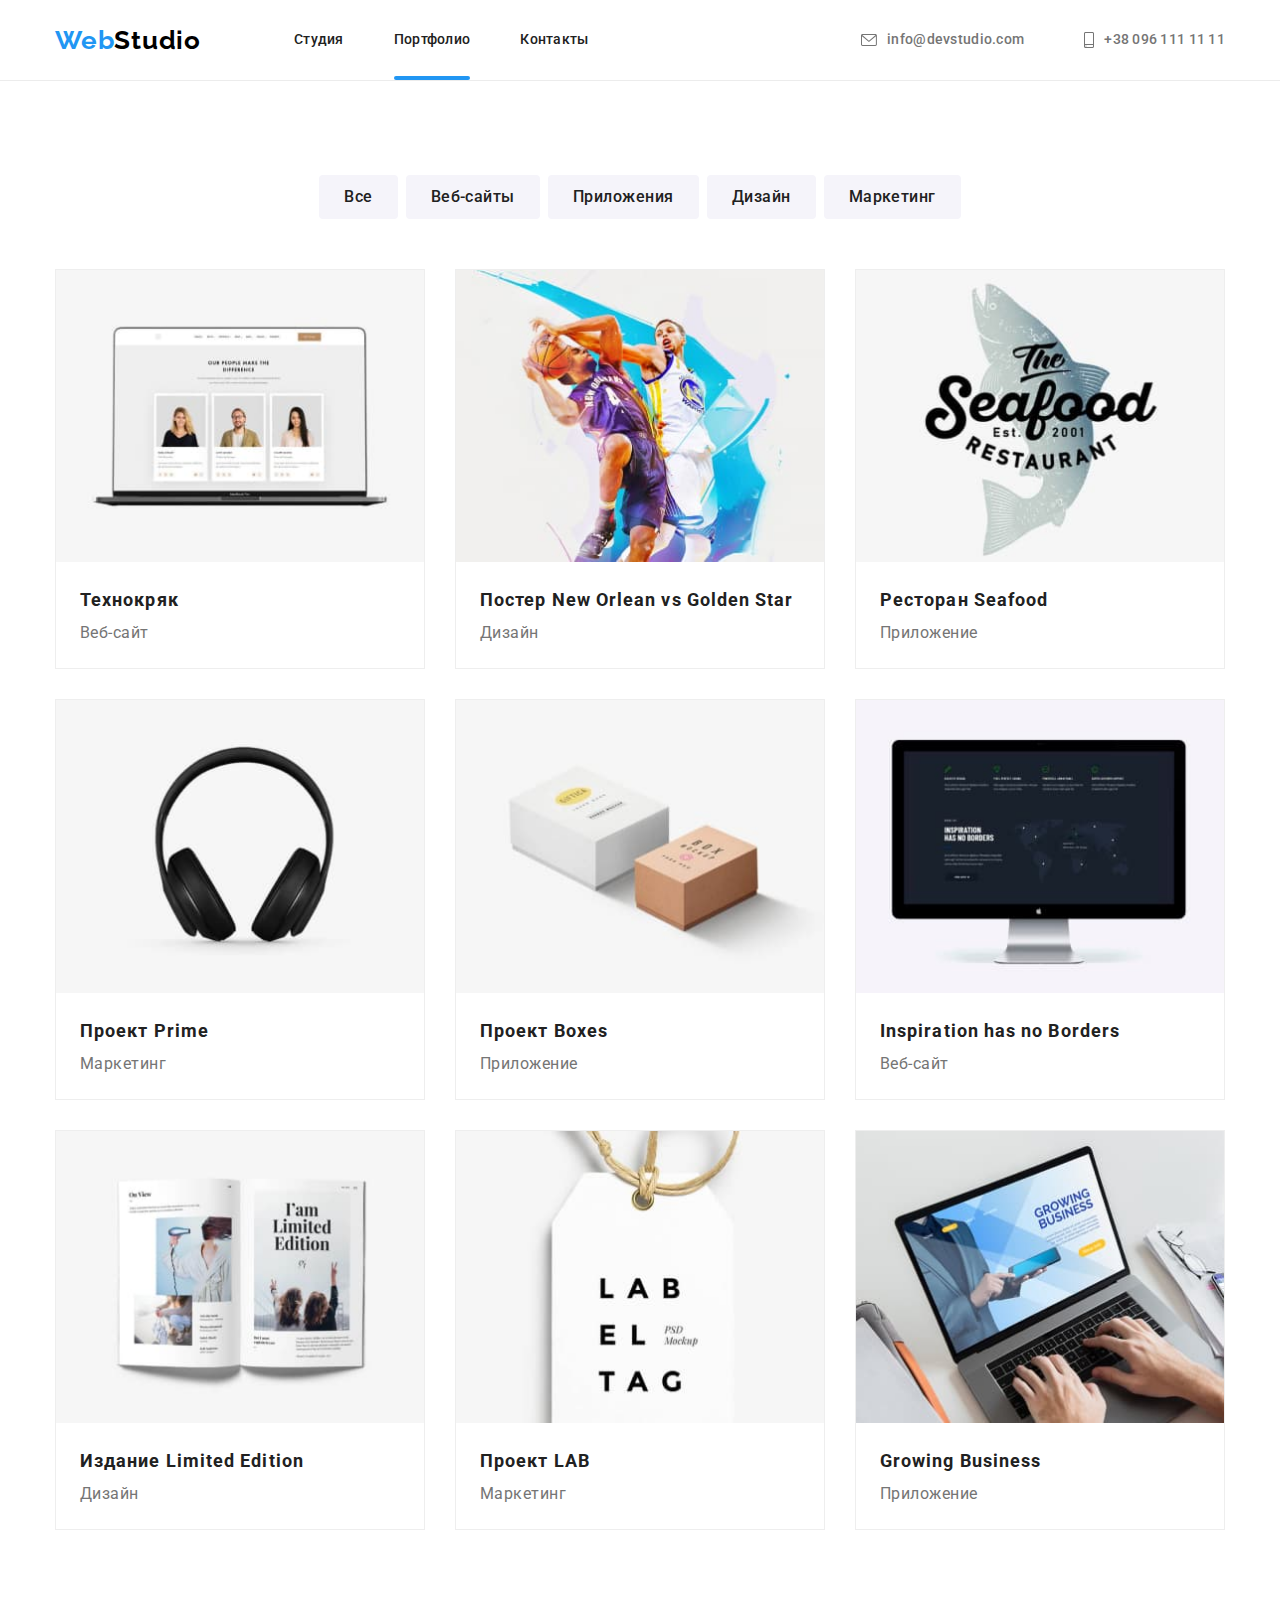
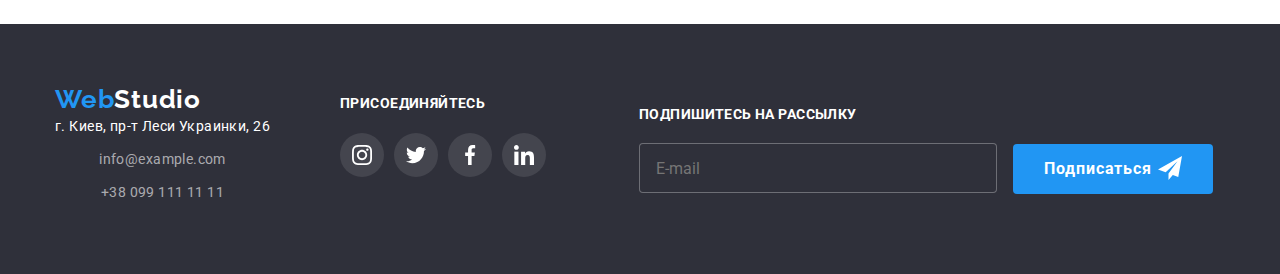
==== commit 1a57cec8: "PHOTO" ====
--- a/portfolio.html
+++ b/portfolio.html
@@ -128,7 +128,27 @@
                 <li class="portfolio__item" >
                     <a href="" class="link portfolio__link">
                         <div class="portfolio__wrapper">
-                            <img src="./images/portfolio/tekhnokryak.jpg" alt="Технокряк" width="370">
+
+                            <picture>
+                            
+                            
+                                <source srcset="./images-new/desktop/portfolio-card-set/technokryak-370/technokryak-370.jpg 1x,
+                                ./images-new/desktop/portfolio-card-set/technokryak-370/technokryak-370@2x.jpg 2x" 
+                                media="(min-width: 1200px)" />
+                            
+                                <source srcset="./images-new/tablet/portfolio-card-set/technokryak-354/technokryak-354.jpg 1x,
+                                ./images-new/tablet/portfolio-card-set/technokryak-354/technokryak-354@2x.jpg 2x" 
+                                media="(min-width: 768px)" />
+                            
+                                <source srcset="./images-new/mobile/portfolio-card-set/technocryak-450/technocryak-450.jpg 1x,
+                                ./images-new/mobile/portfolio-card-set/technocryak-450/technocryak-450@2x.jpg 2x" 
+                                media="(max-width: 767px)" />
+                            
+                            
+                                <img src="./images/portfolio/tekhnokryak.jpg" alt="Технокряк" width="370">
+                            </picture>
+
+                            
                             <p class="portfolio__overlay">
                                 Ресурс предлагает комплексные предложения с разным уровнем функционала и сервисов. Все это позволит посетителю
                                 получить исчерпывающие сведения о компании или частном лице.
@@ -144,7 +164,27 @@
                 <li class="portfolio__item" >
                     <a href="" class="link portfolio__link">
                         <div class="portfolio__wrapper">
-                            <img src="./images/portfolio/poster-new-orlean.jpg" alt="Постер New Orlean vs Golden Star" width="370">
+
+                            <picture>
+                            
+                            
+                                <source srcset="./images-new/desktop/portfolio-card-set/poster-new-orlean-370/poster-new-orlean-370.jpg 1x,
+                                ./images-new/desktop/portfolio-card-set/poster-new-orlean-370/poster-new-orlean-370@2x.jpg 2x" 
+                                media="(min-width: 1200px)" />
+                            
+                                <source srcset="./images-new/tablet/portfolio-card-set/poster-new-orlean-354/poster-new-orlean-354.jpg 1x,
+                                ./images-new/tablet/portfolio-card-set/poster-new-orlean-354/poster-new-orlean-354@2x.jpg 2x" 
+                                media="(min-width: 768px)" />
+                            
+                                <source srcset="./images-new/mobile/portfolio-card-set/poster-new-orlean-450/poster-new-orlean-450.jpg 1x,
+                                ./images-new/mobile/portfolio-card-set/poster-new-orlean-450/poster-new-orlean-450@2x.jpg 2x" 
+                                media="(max-width: 767px)" />
+                            
+                            
+                                <img src="./images/portfolio/poster-new-orlean.jpg" alt="Постер New Orlean vs Golden Star" width="370">
+                            </picture>
+
+                            
                             <p class="portfolio__overlay">
                                 Ресурс предлагает комплексные предложения с разным уровнем функционала и сервисов. Все это позволит посетителю
                                 получить исчерпывающие сведения о компании или частном лице.
@@ -161,7 +201,27 @@
                 <li class="portfolio__item" >
                     <a href="" class="link portfolio__link">
                         <div class="portfolio__wrapper">
-                            <img src="./images/portfolio/restoran-seafood.jpg" alt="Ресторан Seafood" width="370">
+
+                            <picture>
+                            
+                            
+                                <source srcset="./images-new/desktop/portfolio-card-set/seafood-370/seafood-370.jpg 1x,
+                                ./images-new/desktop/portfolio-card-set/seafood-370/seafood-370@2x.jpg 2x" 
+                                media="(min-width: 1200px)" />
+                            
+                                <source srcset="./images-new/tablet/portfolio-card-set/seafood-354/seafood-354.jpg 1x,
+                                ./images-new/tablet/portfolio-card-set/seafood-354/seafood-354@2x.jpg 2x" 
+                                media="(min-width: 768px)" />
+                            
+                                <source srcset="./images-new/mobile/portfolio-card-set/seafood-450/seafood-450.jpg 1x,
+                                ./images-new/mobile/portfolio-card-set/seafood-450/seafood-450@2x.jpg 2x" 
+                                media="(max-width: 767px)" />
+                            
+                            
+                                <img src="./images/portfolio/restoran-seafood.jpg" alt="Ресторан Seafood" width="370">
+                            </picture>
+
+                            
                             <p class="portfolio__overlay">
                                 Ресурс предлагает комплексные предложения с разным уровнем функционала и сервисов. Все это позволит посетителю
                                 получить исчерпывающие сведения о компании или частном лице.
@@ -178,7 +238,28 @@
                 <li class="portfolio__item" >
                     <a href="" class="link portfolio__link">
                         <div class="portfolio__wrapper">
-                            <img src="./images/portfolio/proekt-prime.jpg" alt="Проект Prime" width="370">
+
+                            <picture>
+                            
+                            
+                                <source srcset="./images-new/desktop/portfolio-card-set/prime-370/prime-370.jpg 1x,
+                                ./images-new/desktop/portfolio-card-set/prime-370/prime-370@2x.jpg 2x"
+                                media="(min-width: 1200px)" />
+                            
+                                <source srcset="./images-new/tablet/portfolio-card-set/prime-354/prime-354.jpg 1x,
+                                ./images-new/tablet/portfolio-card-set/prime-354/prime-354@2x.jpg 2x"
+                                media="(min-width: 768px)" />
+                            
+                                <source srcset="./images-new/mobile/portfolio-card-set/prime-450/prime-450.jpg 1x,
+                                ./images-new/mobile/portfolio-card-set/prime-450/prime-450@2x.jpg 2x"
+                                media="(max-width: 767px)" />
+                            
+                            
+                                <img src="./images/portfolio/proekt-prime.jpg" alt="Проект Prime" width="370">
+                            </picture>
+
+
+
                             <p class="portfolio__overlay">
                                 Ресурс предлагает комплексные предложения с разным уровнем функционала и сервисов. Все это позволит посетителю
                                 получить исчерпывающие сведения о компании или частном лице.
@@ -195,7 +276,27 @@
                 <li class="portfolio__item" >
                     <a href="" class="link portfolio__link">
                         <div class="portfolio__wrapper">
-                            <img src="./images/portfolio/proekt-boxes.jpg" alt="Проект Boxes" width="370">
+
+                                <picture>
+                                
+                                
+                                    <source srcset="./images-new/desktop/portfolio-card-set/boxes-370/boxes-370.jpg 1x,
+                                    ./images-new/desktop/portfolio-card-set/boxes-370/boxes-370@2x.jpg 2x" 
+                                    media="(min-width: 1200px)" />
+                                
+                                    <source srcset="./images-new/tablet/portfolio-card-set/boxes-354/boxes-354.jpg 1x,
+                                    ./images-new/tablet/portfolio-card-set/boxes-354/boxes-354@2x.jpg 2x" 
+                                    media="(min-width: 768px)" />
+                                
+                                    <source srcset="./images-new/mobile/portfolio-card-set/boxes-450/boxes-450.jpg 1x,
+                                    ./images-new/mobile/portfolio-card-set/boxes-450/boxes-450@2x.jpg 2x" 
+                                    media="(max-width: 767px)" />
+                                
+                                
+                                <img src="./images/portfolio/proekt-boxes.jpg" alt="Проект Boxes" width="370">
+                                </picture>
+
+                            
                             <p class="portfolio__overlay">
                                 Ресурс предлагает комплексные предложения с разным уровнем функционала и сервисов. Все это позволит посетителю
                                 получить исчерпывающие сведения о компании или частном лице.
@@ -212,7 +313,27 @@
                 <li class="portfolio__item" >
                     <a href="" class="link portfolio__link">
                         <div class="portfolio__wrapper">
-                            <img src="./images/portfolio/inspiration-has-no-borders.jpg" alt="Inspiration has no Borders" width="370">
+
+                            <picture>
+                            
+                            
+                                <source srcset="./images-new/desktop/portfolio-card-set/inspiration-370/inspiration-370.jpg 1x,
+                                ./images-new/desktop/portfolio-card-set/inspiration-370/inspiration-370@2x.jpg 2x" 
+                                media="(min-width: 1200px)" />
+                            
+                                <source srcset="./images-new/tablet/portfolio-card-set/inspiration-354/inspiration-354.jpg 1x,
+                                ./images-new/tablet/portfolio-card-set/inspiration-354/inspiration-354@2x.jpg 2x" 
+                                media="(min-width: 768px)" />
+                            
+                                <source srcset="./images-new/mobile/portfolio-card-set/inspiration-450/inspiration-450.jpg 1x,
+                                ./images-new/mobile/portfolio-card-set/inspiration-450/inspiration-450@2x.jpg 2x" 
+                                media="(max-width: 767px)" />
+                            
+                            
+                                <img src="./images/portfolio/inspiration-has-no-borders.jpg" alt="Inspiration has no Borders" width="370">
+                            </picture>
+
+                            
                             <p class="portfolio__overlay">
                                 Ресурс предлагает комплексные предложения с разным уровнем функционала и сервисов. Все это позволит посетителю
                                 получить исчерпывающие сведения о компании или частном лице.
@@ -229,7 +350,27 @@
                 <li class="portfolio__item" >
                     <a href="" class="link portfolio__link">
                         <div class="portfolio__wrapper">
-                            <img src="./images/portfolio/limited-edition.jpg" alt="Издание Limited Edition" width="370">
+
+                            <picture>
+                            
+                            
+                                <source srcset="./images-new/desktop/portfolio-card-set/limited-edition-370/limited-edition-370.jpg 1x,
+                                ./images-new/desktop/portfolio-card-set/limited-edition-370/limited-edition-370@2x.jpg 2x" 
+                                media="(min-width: 1200px)" />
+                            
+                                <source srcset="./images-new/tablet/portfolio-card-set/limited-edition-354/limited-edition-354.jpg 1x,
+                                ./images-new/tablet/portfolio-card-set/limited-edition-354/limited-edition-354@2x.jpg 2x" 
+                                media="(min-width: 768px)" />
+                            
+                                <source srcset="./images-new/mobile/portfolio-card-set/limited-edition-450/limited-edition-450.jpg 1x,
+                                ./images-new/mobile/portfolio-card-set/limited-edition-450/limited-edition-450@2x.jpg 2x" 
+                                media="(max-width: 767px)" />
+                            
+                            
+                                <img src="./images/portfolio/limited-edition.jpg" alt="Издание Limited Edition" width="370">
+                            </picture>
+
+                            
                             <p class="portfolio__overlay">
                                 Ресурс предлагает комплексные предложения с разным уровнем функционала и сервисов. Все это позволит посетителю
                                 получить исчерпывающие сведения о компании или частном лице.
@@ -246,7 +387,27 @@
                 <li class="portfolio__item" >
                     <a href="" class="link portfolio__link">
                         <div class="portfolio__wrapper">
-                            <img src="./images/portfolio/proekt-lab.jpg" alt="Проект LAB" width="370">
+
+                            <picture>
+                            
+                            
+                                <source srcset="./images-new/desktop/portfolio-card-set/lab-370/lab-370.jpg 1x,
+                                ./images-new/desktop/portfolio-card-set/lab-370/lab-370@2x.jpg 2x" 
+                                media="(min-width: 1200px)" />
+                            
+                                <source srcset="./images-new/tablet/portfolio-card-set/lab-354/lab-354.jpg 1x,
+                                ./images-new/tablet/portfolio-card-set/lab-354/lab-354@2x.jpg 2x" 
+                                media="(min-width: 768px)" />
+                            
+                                <source srcset="./images-new/mobile/portfolio-card-set/lab-450/lab-450.jpg 1x,
+                                ./images-new/mobile/portfolio-card-set/lab-450/lab-450@2x.jpg 2x" 
+                                media="(max-width: 767px)" />
+                            
+                            
+                                <img src="./images/portfolio/proekt-lab.jpg" alt="Проект LAB" width="370">
+                            </picture>
+
+
                             <p class="portfolio__overlay">
                                 Ресурс предлагает комплексные предложения с разным уровнем функционала и сервисов. Все это позволит посетителю
                                 получить исчерпывающие сведения о компании или частном лице.
@@ -263,7 +424,27 @@
                 <li class="portfolio__item" >
                     <a href="" class="link portfolio__link">
                         <div class="portfolio__wrapper">
-                            <img src="./images/portfolio/growing-business.jpg" alt="Growing Business" width="370" height="294">
+
+                            <picture>
+                            
+                            
+                                <source srcset="./images-new/desktop/portfolio-card-set/growing-business-370/growing-business-370.jpg" alt="Growing Business 1x,
+                                ./images-new/desktop/portfolio-card-set/lab-370/lab-370@2x.jpg 2x" 
+                                media="(min-width: 1200px)" />
+                            
+                                <source srcset="./images-new/tablet/portfolio-card-set/growing-business-354/growing-business-354.jpg 1x,
+                                ./images-new/tablet/portfolio-card-set/growing-business-354/growing-business-354@2x.jpg 2x" 
+                                media="(min-width: 768px)" />
+                            
+                                <source srcset="./images-new/mobile/portfolio-card-set/growing-business-450/growing-business-450.jpg 1x,
+                                ./images-new/mobile/portfolio-card-set/growing-business-450/growing-business-450@2x.jpg 2x" 
+                                media="(max-width: 767px)" />
+                            
+                            
+                                <img src="./images/portfolio/growing-business.jpg" width="370">
+                            </picture>
+
+
                             <p class="portfolio__overlay">
                                 Ресурс предлагает комплексные предложения с разным уровнем функционала и сервисов. Все это позволит посетителю
                                 получить исчерпывающие сведения о компании или частном лице.
--- a/css/portfolio.min.css
+++ b/css/portfolio.min.css
@@ -1 +1 @@
-h1,h2,h3,h4,p{margin-top:0;margin-bottom:0}ul,ol{padding:0;margin:0}img{display:block;height:100%;height:auto}button{cursor:pointer}.list{list-style:none}.link{text-decoration:none}body{font-family:"Roboto",sans-serif;color:#757575}@media screen and (max-width: 1199px){.section{padding-top:60px}.team,.portfolio,.work{padding-bottom:60px}}@media screen and (min-width: 1200px){.section{padding-top:94px}.team,.portfolio,.work{padding-bottom:94px}}.container{padding-left:15px;padding-right:15px;margin-left:auto;margin-right:auto}@media screen and (min-width: 480px){.container{width:480px}}@media screen and (min-width: 768px){.container{width:768px}}@media screen and (min-width: 1200px){.container{width:1200px}}.logo{font-family:"Raleway",sans-serif;font-weight:700;font-size:26px;line-height:1.19;letter-spacing:.03em;color:#2196f3}.logo-second{font-family:"Raleway",sans-serif;font-weight:700;font-size:26px;line-height:1.19;letter-spacing:.03em;color:#000}.logo-second--color{color:#fff}.main-nav{border-bottom:1px solid #ececec}@media screen and (max-width: 767px){.menu,.contact{display:none}}.page-header__container{display:flex;align-items:center;justify-content:space-between;padding-top:10px;padding-bottom:10px;max-height:60px}.mobile-menu-open{background-color:rgba(0,0,0,0);border:none;padding:0;line-height:0;color:#212121}@media screen and (min-width: 768px){.mobile-menu-open{display:none}.menu{display:flex;justify-content:space-between}.menu__item{position:relative}.menu .menu__item+.menu__item{margin-left:50px}.menu__link{font-family:"Roboto",sans-serif;font-weight:500;font-size:14px;line-height:1.14;letter-spacing:.02em;color:#212121;transition:color 250ms cubic-bezier(0.4, 0, 0.2, 1);display:block;padding-top:32px;padding-bottom:32px}.menu__link:hover,.menu__link:focus{color:#2196f3}.menu__link.link.current::after{content:"";display:inline-block;width:100%;height:4px;background:#2196f3;border-radius:2px;position:absolute;bottom:0;left:0;margin-bottom:0}.current{color:#2196f3}.page-header__container{display:flex;align-items:center;padding-top:0px;padding-bottom:0px;max-height:80px}.contact{display:flex;flex-direction:column;gap:10px}.contact__link-tel{font-weight:500;font-size:12px;line-height:1.17;letter-spacing:.02em}.contact__link{font-family:"Roboto",sans-serif;font-weight:500;font-size:12px;line-height:1.17;letter-spacing:.02em;color:#757575;transition:color 250ms cubic-bezier(0.4, 0, 0.2, 1);display:flex;align-items:center}.contact__link:hover,.contact__link:focus{color:#2196f3}.contact__icon-mail{width:14px;height:10px}.contact__icon-tel{width:10px;height:14px}.contact__icon{display:flex;margin-right:8px;fill:#757575;transition:fill 250ms cubic-bezier(0.4, 0, 0.2, 1)}.contact__link:hover .contact__icon,.contact__link:focus .contact__icon{fill:#2196f3}}@media screen and (min-width: 1200px){.menu{display:flex;margin-left:93px}.menu__link{font-family:"Roboto",sans-serif;font-weight:500;font-size:14px;line-height:1.14;letter-spacing:.02em;color:#212121;transition:color 250ms cubic-bezier(0.4, 0, 0.2, 1);display:block;padding-top:32px;padding-bottom:32px}.menu__link:hover,.menu__link:focus{color:#2196f3}.contact{display:flex;margin-left:auto;flex-direction:row}.contact__link-tel{margin-left:50px;font-size:14px;line-height:16px}.contact__link{font-size:14px;line-height:1.4;padding-top:32px;padding-bottom:32px;justify-content:center}.contact__icon-mail{width:16px;height:12px}.contact__icon-tel{width:10px;height:16px}.contact__icon{display:flex;margin-right:10px;fill:#757575;transition:fill 250ms cubic-bezier(0.4, 0, 0.2, 1)}.contact__link:hover .contact__icon,.contact__link:focus .contact__icon{fill:#2196f3}}@media screen and (max-width: 767px){.mobile-menu{position:fixed;top:0;left:0;width:100%;height:100%;z-index:3000;background:#fff;opacity:0;visibility:hidden;pointer-events:none;transition:opacity 250ms cubic-bezier(0.4, 0, 0.2, 1),visibility 250ms cubic-bezier(0.4, 0, 0.2, 1)}.mobile-menu.is-open{opacity:1;visibility:visible;pointer-events:auto}.mobile-menu__close-btn{position:absolute;top:10px;right:15px;background-color:rgba(0,0,0,0);border:none;padding:0;line-height:0}.mobile-menu__close-btn:hover .mobile-menu__close-icon,.mobile-menu__close-btn:focus .mobile-menu__close-icon{fill:#2196f3}.mobile-menu__close-icon{fill:#212121;transition:fill 250ms cubic-bezier(0.4, 0, 0.2, 1)}.mobile-menu__container{position:relative;padding-left:40px;padding-top:48px;padding-bottom:48px}.mobile-menu-list__item:not(:last-of-type){margin-bottom:32px}.mobile-menu__link{font-family:"Roboto",sans-serif;font-weight:500;font-size:40px;line-height:1.18;letter-spacing:.02em;color:#212121;transition:color 250ms cubic-bezier(0.4, 0, 0.2, 1);display:block}.mobile-menu__link:hover,.mobile-menu__link:focus{color:#2196f3}.mobile-menu-contact{margin-top:302px}.mobile-menu-contact__item:not(:last-of-type){margin-bottom:32px}.mobile-menu-contact__link-tel{font-family:"Roboto",sans-serif;font-weight:500;font-size:34px;line-height:1.18;letter-spacing:.02em;color:#2196f3}.mobile-menu-contact__link{font-family:"Roboto",sans-serif;font-weight:500;font-size:24px;line-height:1.17;letter-spacing:.02em;color:#757575}.mobile-menu-social__item:not(:last-child)::after{content:"";width:22px;height:0px;border:1px solid rgba(33,33,33,.2);transform:rotate(90deg);margin-right:10px}.mobile-menu-social{display:flex;margin-top:64px}.mobile-menu-social__link{font-family:"Roboto",sans-serif;font-weight:500;font-size:18px;line-height:1.22;letter-spacing:.02em;color:#2196f3;margin-right:10px}}@media screen and (min-width: 768px){.mobile-menu{display:none}}/*# sourceMappingURL=portfolio.min.css.map */+h1,h2,h3,h4,p{margin-top:0;margin-bottom:0}ul,ol{padding:0;margin:0}img{display:block;height:100%;height:auto;width:100%;height:auto}button{cursor:pointer}.list{list-style:none}.link{text-decoration:none}body{font-family:"Roboto",sans-serif;color:#757575}.social-list__link-footer,.social-list__link,.social-list{display:flex;justify-content:center}@media screen and (max-width: 1199px){.section{padding-top:60px}.team,.portfolio,.work,.customers{padding-bottom:60px}}@media screen and (min-width: 1200px){.section{padding-top:94px}.team,.portfolio,.work,.customers{padding-bottom:94px}}.container{padding-left:15px;padding-right:15px;margin-left:auto;margin-right:auto}@media screen and (min-width: 480px){.container{width:480px}}@media screen and (min-width: 768px){.container{width:768px}}@media screen and (min-width: 1200px){.container{width:1200px}}@media screen and (max-width: 1199px){.logo{font-family:"Raleway",sans-serif;font-weight:700;font-size:24px;line-height:1.17;letter-spacing:.03em;color:#2196f3}.logo-second{font-family:"Raleway",sans-serif;font-weight:700;font-size:24px;line-height:1.17;letter-spacing:.03em;color:#000}.logo-second--color{color:#fff}}@media screen and (min-width: 1200px){.logo{font-family:"Raleway",sans-serif;font-weight:700;font-size:26px;line-height:1.19;letter-spacing:.03em;color:#2196f3}.logo-second{font-family:"Raleway",sans-serif;font-weight:700;font-size:26px;line-height:1.19;letter-spacing:.03em;color:#000}.logo-second--color{color:#fff}}.main-nav{border-bottom:1px solid #ececec}@media screen and (max-width: 767px){.menu,.contact{display:none}}.page-header__container{display:flex;align-items:center;justify-content:space-between;padding-top:10px;padding-bottom:10px;max-height:60px}.mobile-menu-open{background-color:rgba(0,0,0,0);border:none;padding:0;line-height:0;color:#212121}@media screen and (min-width: 768px){.mobile-menu-open{display:none}.menu{display:flex;justify-content:space-between}.menu__item{position:relative}.menu .menu__item+.menu__item{margin-left:50px}.menu__link{font-family:"Roboto",sans-serif;font-weight:500;font-size:14px;line-height:1.14;letter-spacing:.02em;color:#212121;transition:color 250ms cubic-bezier(0.4, 0, 0.2, 1);display:block;padding-top:32px;padding-bottom:32px}.menu__link:hover,.menu__link:focus{color:#2196f3}.menu__link.link.current::after{content:"";display:inline-block;width:100%;height:4px;background:#2196f3;border-radius:2px;position:absolute;bottom:0;left:0;margin-bottom:0}.current{color:#2196f3}.page-header__container{display:flex;align-items:center;padding-top:0px;padding-bottom:0px;max-height:80px}.contact{display:flex;flex-direction:column;gap:10px}.contact__link-tel{font-weight:500;font-size:12px;line-height:1.17;letter-spacing:.02em}.contact__link{font-family:"Roboto",sans-serif;font-weight:500;font-size:12px;line-height:1.17;letter-spacing:.02em;color:#757575;transition:color 250ms cubic-bezier(0.4, 0, 0.2, 1);display:flex;align-items:center}.contact__link:hover,.contact__link:focus{color:#2196f3}.contact__icon-mail{width:14px;height:10px}.contact__icon-tel{width:10px;height:14px}.contact__icon{display:flex;margin-right:8px;fill:#757575;transition:fill 250ms cubic-bezier(0.4, 0, 0.2, 1)}.contact__link:hover .contact__icon,.contact__link:focus .contact__icon{fill:#2196f3}}@media screen and (min-width: 1200px){.menu{display:flex;margin-left:93px}.menu__link{font-family:"Roboto",sans-serif;font-weight:500;font-size:14px;line-height:1.14;letter-spacing:.02em;color:#212121;transition:color 250ms cubic-bezier(0.4, 0, 0.2, 1);display:block;padding-top:32px;padding-bottom:32px}.menu__link:hover,.menu__link:focus{color:#2196f3}.contact{display:flex;margin-left:auto;flex-direction:row}.contact__link-tel{margin-left:50px;font-size:14px;line-height:16px}.contact__link{font-size:14px;line-height:1.4;padding-top:32px;padding-bottom:32px;justify-content:center}.contact__icon-mail{width:16px;height:12px}.contact__icon-tel{width:10px;height:16px}.contact__icon{display:flex;margin-right:10px;fill:#757575;transition:fill 250ms cubic-bezier(0.4, 0, 0.2, 1)}.contact__link:hover .contact__icon,.contact__link:focus .contact__icon{fill:#2196f3}}@media screen and (max-width: 767px){.mobile-menu{position:fixed;top:0;left:0;width:100%;height:100%;z-index:3000;background:#fff;opacity:0;visibility:hidden;pointer-events:none;transition:opacity 250ms cubic-bezier(0.4, 0, 0.2, 1),visibility 250ms cubic-bezier(0.4, 0, 0.2, 1)}.mobile-menu.is-open{opacity:1;visibility:visible;pointer-events:auto}.mobile-menu__close-btn{position:absolute;top:10px;right:15px;background-color:rgba(0,0,0,0);border:none;padding:0;line-height:0}.mobile-menu__close-btn:hover .mobile-menu__close-icon,.mobile-menu__close-btn:focus .mobile-menu__close-icon{fill:#2196f3}.mobile-menu__close-icon{fill:#212121;transition:fill 250ms cubic-bezier(0.4, 0, 0.2, 1)}.mobile-menu__container{position:relative;padding-left:40px;padding-top:48px;padding-bottom:48px}.mobile-menu-list__item:not(:last-of-type){margin-bottom:32px}.mobile-menu__link{font-family:"Roboto",sans-serif;font-weight:500;font-size:40px;line-height:1.18;letter-spacing:.02em;color:#212121;transition:color 250ms cubic-bezier(0.4, 0, 0.2, 1);display:block}.mobile-menu__link:hover,.mobile-menu__link:focus{color:#2196f3}.mobile-menu-contact{margin-top:302px}.mobile-menu-contact__item:not(:last-of-type){margin-bottom:32px}.mobile-menu-contact__link-tel{font-family:"Roboto",sans-serif;font-weight:500;font-size:34px;line-height:1.18;letter-spacing:.02em;color:#2196f3}.mobile-menu-contact__link{font-family:"Roboto",sans-serif;font-weight:500;font-size:24px;line-height:1.17;letter-spacing:.02em;color:#757575}.mobile-menu-social__item:not(:last-child)::after{content:"";width:22px;height:0px;border:1px solid rgba(33,33,33,.2);transform:rotate(90deg);margin-right:10px}.mobile-menu-social{display:flex;margin-top:64px}.mobile-menu-social__link{font-family:"Roboto",sans-serif;font-weight:500;font-size:18px;line-height:1.22;letter-spacing:.02em;color:#2196f3;margin-right:10px}}@media screen and (min-width: 768px){.mobile-menu{display:none}}.social-list{gap:10px}.social-list__link{width:44px;height:44px;border-radius:50%;background-color:#fff;align-items:center;transition:background-color 250ms cubic-bezier(0.4, 0, 0.2, 1)}.social-list__link:hover,.social-list__link:focus{background-color:#2196f3}.social-list__icon{fill:#afb1b8;transition:fill 250ms cubic-bezier(0.4, 0, 0.2, 1)}.social-list__link:hover .social-list__icon,.social-list__link:focus .social-list__icon{fill:#fff}.social-list__item{margin-top:20px}.social-list__icon-footer{fill:#fff}.social-list__link-footer{width:44px;height:44px;border-radius:50%;background-color:rgba(255,255,255,.1);align-items:center;transition:background-color 250ms cubic-bezier(0.4, 0, 0.2, 1)}.social-list__link-footer:hover,.social-list__link-footer:focus{background-color:#2196f3}.button-list{display:flex;justify-content:center;margin-bottom:50px}.button-list__item:not(:last-child){margin-right:8px}.button-list__filter-btm{font-family:"Roboto",sans-serif;font-weight:500;font-size:16px;line-height:1.62;text-align:center;letter-spacing:.03em;cursor:pointer;color:#212121;background-color:#f5f4fa;border-radius:4px;padding:6px 22px;display:inline-block;border:solid rgba(0,0,0,0);transition:color 250ms cubic-bezier(0.4, 0, 0.2, 1),background-color 250ms cubic-bezier(0.4, 0, 0.2, 1),box-shadow 250ms cubic-bezier(0.4, 0, 0.2, 1)}.button-list__filter-btm:hover,.button-list__filter-btm:focus{color:#fff;background-color:#2196f3;box-shadow:0px 3px 1px rgba(0,0,0,.1),0px 1px 2px rgba(0,0,0,.08),0px 2px 2px rgba(0,0,0,.12)}.main-portfolio{text-decoration:none}.portfolio__list{display:inline-block;display:flex;flex-wrap:wrap}.portfolio__item{width:calc((100% - 60px)/3);margin-right:30px;margin-bottom:30px;flex-wrap:wrap;background:#fff;border:1px solid #eee;transition:box-shadow 250ms cubic-bezier(0.4, 0, 0.2, 1)}.portfolio__item:nth-child(3n){margin-right:0}.portfolio__item:nth-last-child(-n+3){margin-bottom:0}.portfolio__item:hover,.portfolio__item:focus{box-shadow:0px 1px 1px rgba(0,0,0,.12),0px 4px 4px rgba(0,0,0,.06),1px 4px 6px rgba(0,0,0,.16)}.portfolio__card-content{padding:20px 24px}.portfolio__link{display:block}.portfolio__wrapper{position:relative;overflow:hidden}.portfolio__overlay{position:absolute;left:0;top:0;width:100%;height:100%;overflow:auto;transform:translate(0, 101%);transition:transform 250ms cubic-bezier(0.4, 0, 0.2, 1);padding-bottom:63px;padding-right:24px;padding-top:63px;padding-left:24px;font-weight:400;font-size:18px;line-height:1.56;letter-spacing:.03em;color:#fff;background-color:rgba(33,150,243,.9)}.portfolio__item:hover .portfolio__overlay,.portfolio__item:focus .portfolio__overlay{transform:translate(0, 0)}.portfolio__project-title{font-weight:700;font-size:18px;line-height:2;letter-spacing:.06em;color:#212121}.portfolio__project{font-size:16px;line-height:1.88;letter-spacing:.03em;color:#757575}.button-list{display:flex;justify-content:center;margin-bottom:50px}@media screen and (max-width: 479px){.button-list{margin-bottom:10px}}@media screen and (max-width: 767px){.button-list{display:inline-flex;flex-wrap:wrap;justify-content:start;margin-bottom:40px}}@media screen and (min-width: 768px){.button-list{margin-bottom:30px}}@media screen and (min-width: 1200px){.button-list{margin-bottom:50px}}.button-list__item:not(:last-child){margin-right:8px}@media screen and (max-width: 767px){.button-list__item{margin-bottom:0px}}.footer__address-link{display:inline-block;margin-bottom:9px;font-family:"Roboto",sans-serif;font-style:normal;font-weight:400;font-size:14px;line-height:1.71;letter-spacing:.03em;color:#fff;transition:color 250ms cubic-bezier(0.4, 0, 0.2, 1)}.footer__address-link:hover,.footer__address-link:focus{color:#2196f3}.footer__contact{display:inline-block;margin-bottom:9px;font-family:"Roboto",sans-serif;font-style:normal;font-weight:400;font-size:14px;line-height:1.71;letter-spacing:.03em;color:rgba(255,255,255,.6);transition:color 250ms cubic-bezier(0.4, 0, 0.2, 1)}.footer__contact:hover,.footer__contact:focus{color:#2196f3}.footer-container{padding-top:60px;padding-bottom:60px;background-color:#2f303a}.fotter__join-in-title{font-style:normal;font-weight:700;font-size:14px;line-height:1.14;letter-spacing:.03em;text-transform:uppercase;color:#fff}@media screen and (max-width: 767px){.footer__join-in{display:block;width:206px;margin:auto;margin-top:60px;margin-bottom:60px}.footer{text-align:center}.footer__address{text-align:center;margin-bottom:20px}}@media screen and (min-width: 768px){.footer{display:flex;flex-wrap:wrap;align-items:baseline;text-align:center}.footer__join-in{display:block;width:206px}.footer__address{margin-left:76px;text-align:center}.address-list{text-align:center}}@media screen and (min-width: 1200px){.footer{display:flex;align-items:baseline;text-align:left}.footer__join-in{display:block;width:206px;margin-left:70px}.footer-container{display:flex;align-items:baseline}.footer__address{display:inline-block;margin-left:0;text-align:inherit}}.footer__subscribe{font-family:"Roboto";font-style:normal;font-weight:700;font-size:14px;line-height:16px;letter-spacing:.03em;text-transform:uppercase;color:#fff}.footer__subscribe-form{position:relative}.fotter__subscribe-form-input{padding-left:16px}.fotter__subscribe-form-input:focus+.footer__subscribe-form-label{color:#fff}.footer__subscribe-form-label{position:absolute;bottom:15px;left:16px}.fotter__subscribe-form-input:focus+.footer__subscribe-form-label{color:#fff}.fotter__button-subscribe{position:relative;border-radius:4px;margin-top:20px;margin-left:12px;min-width:200px;height:50px;border:solid rgba(0,0,0,0);display:inline-block;padding-right:36px;color:#fff;background-color:#2196f3;font-family:inherit;font-weight:700;font-size:16px;line-height:1.9;align-items:center;text-align:center;letter-spacing:.06em;cursor:pointer}.fotter__button-subscribe::after{position:absolute;right:10px;content:"";background-size:contain;display:inline-block;width:24px;height:24px;margin-top:2px;margin-right:18px;margin-left:10px;background-image:url(../images/icon/icon-send.svg)}@media screen and (max-width: 767px){.fotter__form{margin:auto}.footer__subscribe-form{margin:auto}.footer__subscribe-form-label{width:100%}.fotter__form input{margin-top:20px;width:100%;height:50px;border:1px solid rgba(255,255,255,.3);background-color:#2f303a;border-radius:4px;color:#fff;border-color:rgba(255,255,255,.3)}.fotter__button-subscribe{position:relative;border-radius:4px;margin-top:20px;margin-left:0px;min-width:200px;height:50px;border:solid rgba(0,0,0,0);display:inline-block;padding-right:36px;color:#fff;background-color:#2196f3;font-family:inherit;font-weight:700;font-size:16px;line-height:1.9;align-items:center;text-align:center;letter-spacing:.06em;cursor:pointer}}@media screen and (min-width: 767px){.fotter__form{margin:auto}.footer__subscribe-form{margin:auto}.footer__subscribe-form-label{width:100%}.fotter__form input{margin-top:20px;width:100%;height:50px;border:1px solid rgba(255,255,255,.3);background-color:#2f303a;border-radius:4px;color:#fff;border-color:rgba(255,255,255,.3)}.fotter__button-subscribe{position:relative;border-radius:4px;margin-top:20px;margin-left:0px;min-width:200px;height:50px;border:solid rgba(0,0,0,0);display:inline-block;padding-right:36px;color:#fff;background-color:#2196f3;font-family:inherit;font-weight:700;font-size:16px;line-height:1.9;align-items:center;text-align:center;letter-spacing:.06em;cursor:pointer}}@media screen and (min-width: 1200px){.footer__subscribe{font-family:"Roboto";font-style:normal;font-weight:700;font-size:14px;line-height:16px;letter-spacing:.03em;text-transform:uppercase;color:#fff}.footer__subscribe-form{position:relative}.fotter__subscribe-form-input{padding-left:16px}.fotter__subscribe-form-input:focus+.footer__subscribe-form-label{color:#fff}.footer__subscribe-form-label{position:absolute;bottom:15px;left:16px}.fotter__subscribe-form-input:focus+.footer__subscribe-form-label{color:#fff}.fotter__form{margin-left:93px}.fotter__form input{margin-top:20px;width:358px;height:50px;border:1px solid rgba(255,255,255,.3);background-color:#2f303a;border-radius:4px;color:#fff;border-color:rgba(255,255,255,.3)}.fotter__button-subscribe{position:relative;border-radius:4px;margin-top:20px;margin-left:12px;min-width:200px;height:50px;border:solid rgba(0,0,0,0);display:inline-block;padding-right:36px;color:#fff;background-color:#2196f3;font-family:inherit;font-weight:700;font-size:16px;line-height:1.9;align-items:center;text-align:center;letter-spacing:.06em;cursor:pointer}.fotter__button-subscribe::after{position:absolute;right:10px;content:"";background-size:contain;display:inline-block;width:24px;height:24px;margin-top:2px;margin-right:18px;margin-left:10px;background-image:url(../images/icon/icon-send.svg)}}/*# sourceMappingURL=portfolio.min.css.map */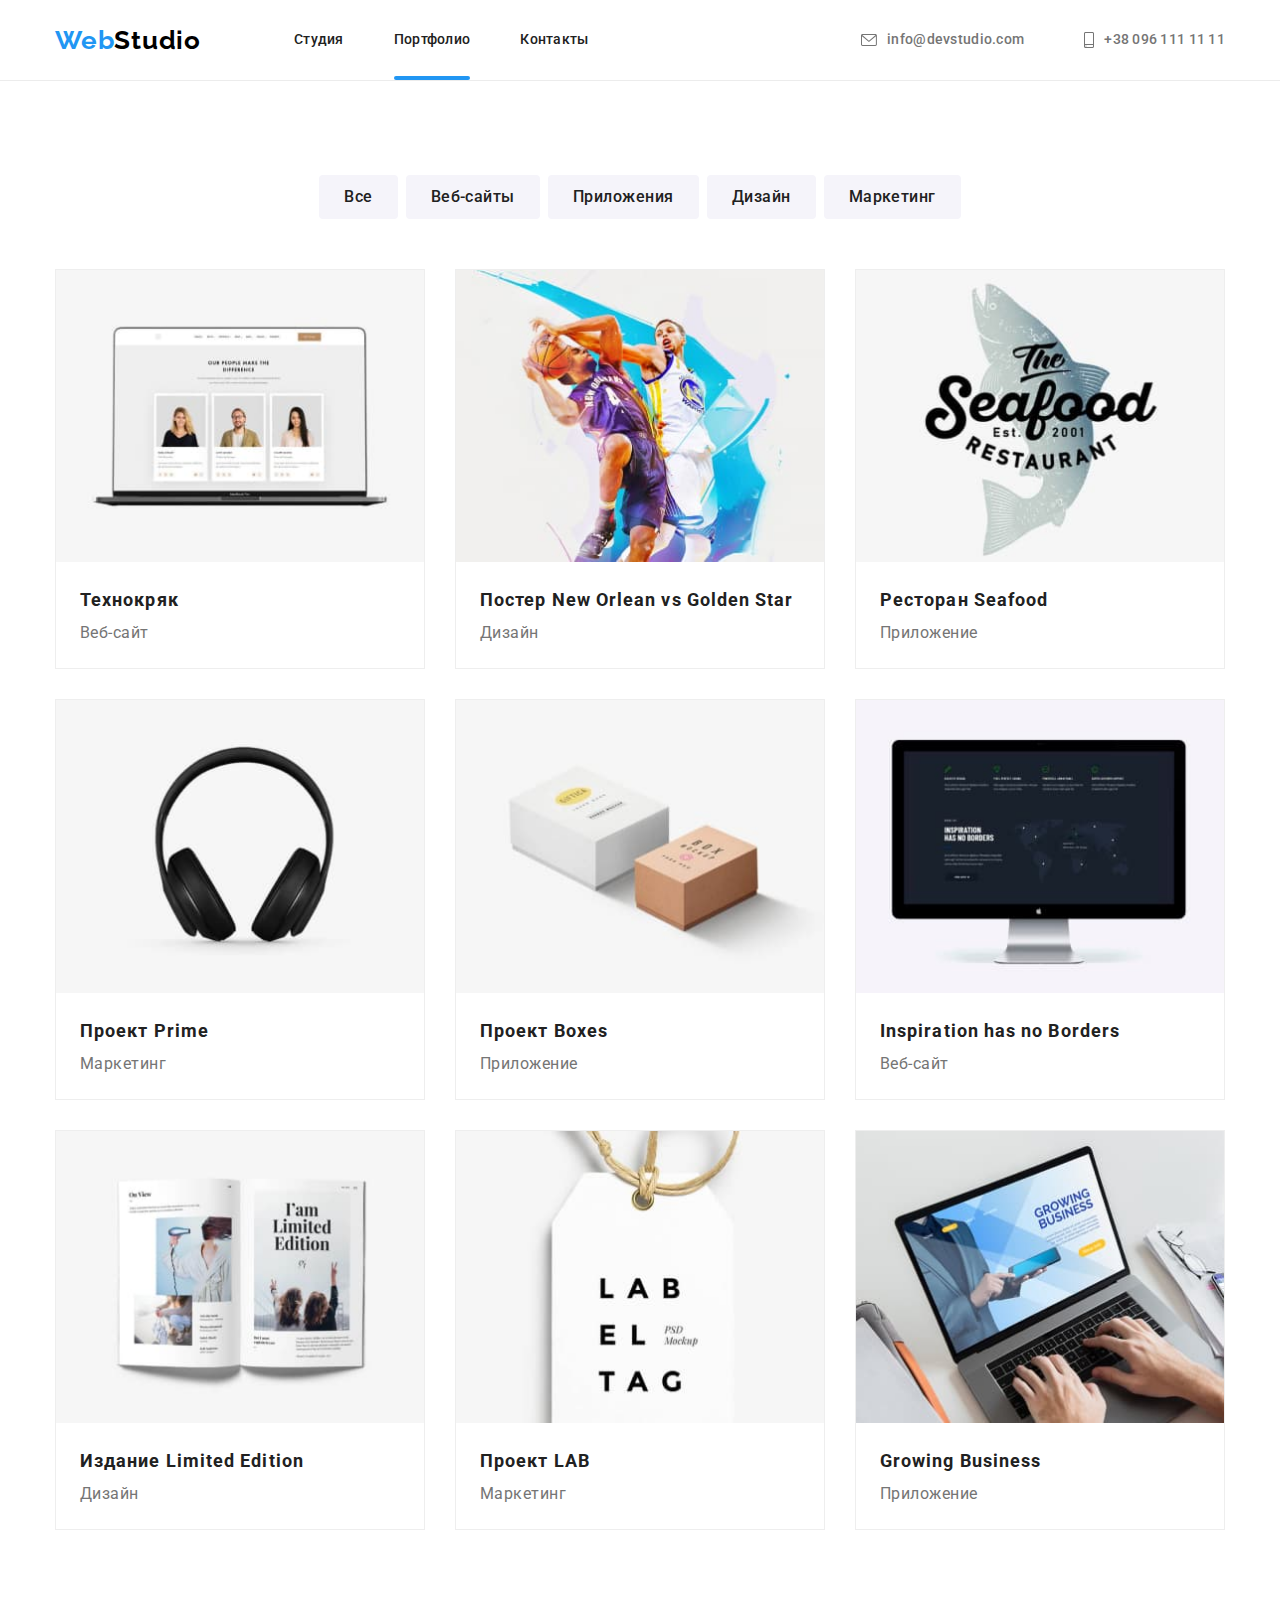
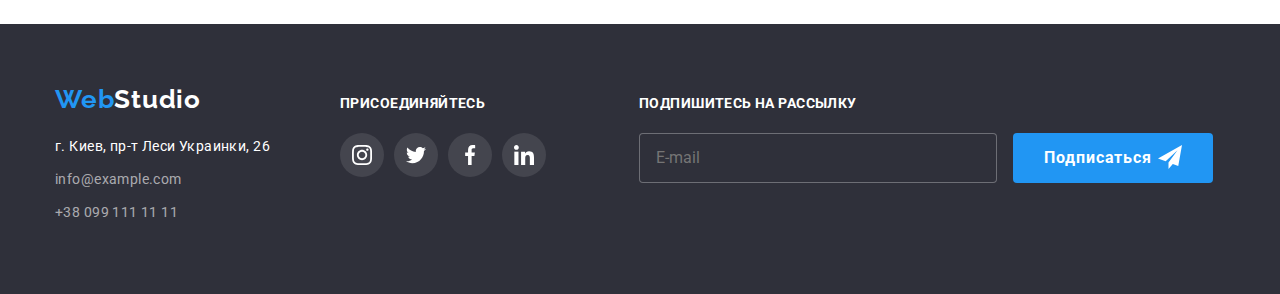
==== commit 79f0cd5c: "finish1" ====
--- a/portfolio.html
+++ b/portfolio.html
@@ -30,24 +30,24 @@
                         <a class="menu__link link" href="">Контакты</a>
                     </li>
                 </ul>
-    
+        
                 <ul class="list contact">
                     <li>
                         <a class="link contact__link" href="mailto:info@devstudio.com">
-                            <svg width="16px" height="12px" class="contact__icon">
+                            <svg class="contact__icon contact__icon-mail">
                                 <use href="./images/sprite.svg#icon-envelope"></use>
                             </svg>
                             info@devstudio.com</a>
                     </li>
                     <li>
                         <a class="link contact__link-tel contact__link" href="tel:+380961111111">
-                            <svg width="10px" height="16px" class="contact__icon">
+                            <svg class="contact__icon contact__icon-tel">
                                 <use href="./images/sprite.svg#icon-smartphone"></use>
                             </svg>
                             +38 096 111 11 11</a>
                     </li>
                 </ul>
-    
+        
                 <button type="button" class="mobile-menu-open" data-menu-open>
                     <svg width="40" height="40">
                         <use href="./images/sprite.svg#burger-icon"></use>
@@ -428,8 +428,9 @@
                             <picture>
                             
                             
-                                <source srcset="./images-new/desktop/portfolio-card-set/growing-business-370/growing-business-370.jpg" alt="Growing Business 1x,
-                                ./images-new/desktop/portfolio-card-set/lab-370/lab-370@2x.jpg 2x" 
+                                <source
+                                srcset="./images-new/desktop/portfolio-card-set/growing-business-370/growing-business-370.jpg 1x,
+                                ./images-new/tablet/portfolio-card-set/growing-business-354/growing-business-354@2x.jpg 2x"
                                 media="(min-width: 1200px)" />
                             
                                 <source srcset="./images-new/tablet/portfolio-card-set/growing-business-354/growing-business-354.jpg 1x,
@@ -439,9 +440,9 @@
                                 <source srcset="./images-new/mobile/portfolio-card-set/growing-business-450/growing-business-450.jpg 1x,
                                 ./images-new/mobile/portfolio-card-set/growing-business-450/growing-business-450@2x.jpg 2x" 
                                 media="(max-width: 767px)" />
-                            
-                            
-                                <img src="./images/portfolio/growing-business.jpg" width="370">
+
+                            
+                                <img src="./images/portfolio/growing-business.jpg" alt="Growing Business" width="370">
                             </picture>
 
 
@@ -467,7 +468,7 @@
     <!-- FOOTER -->
     <footer class="footer-container">
         <div class="container footer">
-            <div>
+            <div class="footer__info">
                 <div class="footer__address">
                     <a class="logo link" href="" lang="en">Web<span class="logo-second logo-second--color">Studio</span></a>
                 </div>
--- a/css/portfolio.min.css
+++ b/css/portfolio.min.css
@@ -1 +1 @@
-h1,h2,h3,h4,p{margin-top:0;margin-bottom:0}ul,ol{padding:0;margin:0}img{display:block;height:100%;height:auto;width:100%;height:auto}button{cursor:pointer}.list{list-style:none}.link{text-decoration:none}body{font-family:"Roboto",sans-serif;color:#757575}.social-list__link-footer,.social-list__link,.social-list{display:flex;justify-content:center}@media screen and (max-width: 1199px){.section{padding-top:60px}.team,.portfolio,.work,.customers{padding-bottom:60px}}@media screen and (min-width: 1200px){.section{padding-top:94px}.team,.portfolio,.work,.customers{padding-bottom:94px}}.container{padding-left:15px;padding-right:15px;margin-left:auto;margin-right:auto}@media screen and (min-width: 480px){.container{width:480px}}@media screen and (min-width: 768px){.container{width:768px}}@media screen and (min-width: 1200px){.container{width:1200px}}@media screen and (max-width: 1199px){.logo{font-family:"Raleway",sans-serif;font-weight:700;font-size:24px;line-height:1.17;letter-spacing:.03em;color:#2196f3}.logo-second{font-family:"Raleway",sans-serif;font-weight:700;font-size:24px;line-height:1.17;letter-spacing:.03em;color:#000}.logo-second--color{color:#fff}}@media screen and (min-width: 1200px){.logo{font-family:"Raleway",sans-serif;font-weight:700;font-size:26px;line-height:1.19;letter-spacing:.03em;color:#2196f3}.logo-second{font-family:"Raleway",sans-serif;font-weight:700;font-size:26px;line-height:1.19;letter-spacing:.03em;color:#000}.logo-second--color{color:#fff}}.main-nav{border-bottom:1px solid #ececec}@media screen and (max-width: 767px){.menu,.contact{display:none}}.page-header__container{display:flex;align-items:center;justify-content:space-between;padding-top:10px;padding-bottom:10px;max-height:60px}.mobile-menu-open{background-color:rgba(0,0,0,0);border:none;padding:0;line-height:0;color:#212121}@media screen and (min-width: 768px){.mobile-menu-open{display:none}.menu{display:flex;justify-content:space-between}.menu__item{position:relative}.menu .menu__item+.menu__item{margin-left:50px}.menu__link{font-family:"Roboto",sans-serif;font-weight:500;font-size:14px;line-height:1.14;letter-spacing:.02em;color:#212121;transition:color 250ms cubic-bezier(0.4, 0, 0.2, 1);display:block;padding-top:32px;padding-bottom:32px}.menu__link:hover,.menu__link:focus{color:#2196f3}.menu__link.link.current::after{content:"";display:inline-block;width:100%;height:4px;background:#2196f3;border-radius:2px;position:absolute;bottom:0;left:0;margin-bottom:0}.current{color:#2196f3}.page-header__container{display:flex;align-items:center;padding-top:0px;padding-bottom:0px;max-height:80px}.contact{display:flex;flex-direction:column;gap:10px}.contact__link-tel{font-weight:500;font-size:12px;line-height:1.17;letter-spacing:.02em}.contact__link{font-family:"Roboto",sans-serif;font-weight:500;font-size:12px;line-height:1.17;letter-spacing:.02em;color:#757575;transition:color 250ms cubic-bezier(0.4, 0, 0.2, 1);display:flex;align-items:center}.contact__link:hover,.contact__link:focus{color:#2196f3}.contact__icon-mail{width:14px;height:10px}.contact__icon-tel{width:10px;height:14px}.contact__icon{display:flex;margin-right:8px;fill:#757575;transition:fill 250ms cubic-bezier(0.4, 0, 0.2, 1)}.contact__link:hover .contact__icon,.contact__link:focus .contact__icon{fill:#2196f3}}@media screen and (min-width: 1200px){.menu{display:flex;margin-left:93px}.menu__link{font-family:"Roboto",sans-serif;font-weight:500;font-size:14px;line-height:1.14;letter-spacing:.02em;color:#212121;transition:color 250ms cubic-bezier(0.4, 0, 0.2, 1);display:block;padding-top:32px;padding-bottom:32px}.menu__link:hover,.menu__link:focus{color:#2196f3}.contact{display:flex;margin-left:auto;flex-direction:row}.contact__link-tel{margin-left:50px;font-size:14px;line-height:16px}.contact__link{font-size:14px;line-height:1.4;padding-top:32px;padding-bottom:32px;justify-content:center}.contact__icon-mail{width:16px;height:12px}.contact__icon-tel{width:10px;height:16px}.contact__icon{display:flex;margin-right:10px;fill:#757575;transition:fill 250ms cubic-bezier(0.4, 0, 0.2, 1)}.contact__link:hover .contact__icon,.contact__link:focus .contact__icon{fill:#2196f3}}@media screen and (max-width: 767px){.mobile-menu{position:fixed;top:0;left:0;width:100%;height:100%;z-index:3000;background:#fff;opacity:0;visibility:hidden;pointer-events:none;transition:opacity 250ms cubic-bezier(0.4, 0, 0.2, 1),visibility 250ms cubic-bezier(0.4, 0, 0.2, 1)}.mobile-menu.is-open{opacity:1;visibility:visible;pointer-events:auto}.mobile-menu__close-btn{position:absolute;top:10px;right:15px;background-color:rgba(0,0,0,0);border:none;padding:0;line-height:0}.mobile-menu__close-btn:hover .mobile-menu__close-icon,.mobile-menu__close-btn:focus .mobile-menu__close-icon{fill:#2196f3}.mobile-menu__close-icon{fill:#212121;transition:fill 250ms cubic-bezier(0.4, 0, 0.2, 1)}.mobile-menu__container{position:relative;padding-left:40px;padding-top:48px;padding-bottom:48px}.mobile-menu-list__item:not(:last-of-type){margin-bottom:32px}.mobile-menu__link{font-family:"Roboto",sans-serif;font-weight:500;font-size:40px;line-height:1.18;letter-spacing:.02em;color:#212121;transition:color 250ms cubic-bezier(0.4, 0, 0.2, 1);display:block}.mobile-menu__link:hover,.mobile-menu__link:focus{color:#2196f3}.mobile-menu-contact{margin-top:302px}.mobile-menu-contact__item:not(:last-of-type){margin-bottom:32px}.mobile-menu-contact__link-tel{font-family:"Roboto",sans-serif;font-weight:500;font-size:34px;line-height:1.18;letter-spacing:.02em;color:#2196f3}.mobile-menu-contact__link{font-family:"Roboto",sans-serif;font-weight:500;font-size:24px;line-height:1.17;letter-spacing:.02em;color:#757575}.mobile-menu-social__item:not(:last-child)::after{content:"";width:22px;height:0px;border:1px solid rgba(33,33,33,.2);transform:rotate(90deg);margin-right:10px}.mobile-menu-social{display:flex;margin-top:64px}.mobile-menu-social__link{font-family:"Roboto",sans-serif;font-weight:500;font-size:18px;line-height:1.22;letter-spacing:.02em;color:#2196f3;margin-right:10px}}@media screen and (min-width: 768px){.mobile-menu{display:none}}.social-list{gap:10px}.social-list__link{width:44px;height:44px;border-radius:50%;background-color:#fff;align-items:center;transition:background-color 250ms cubic-bezier(0.4, 0, 0.2, 1)}.social-list__link:hover,.social-list__link:focus{background-color:#2196f3}.social-list__icon{fill:#afb1b8;transition:fill 250ms cubic-bezier(0.4, 0, 0.2, 1)}.social-list__link:hover .social-list__icon,.social-list__link:focus .social-list__icon{fill:#fff}.social-list__item{margin-top:20px}.social-list__icon-footer{fill:#fff}.social-list__link-footer{width:44px;height:44px;border-radius:50%;background-color:rgba(255,255,255,.1);align-items:center;transition:background-color 250ms cubic-bezier(0.4, 0, 0.2, 1)}.social-list__link-footer:hover,.social-list__link-footer:focus{background-color:#2196f3}.button-list{display:flex;justify-content:center;margin-bottom:50px}.button-list__item:not(:last-child){margin-right:8px}.button-list__filter-btm{font-family:"Roboto",sans-serif;font-weight:500;font-size:16px;line-height:1.62;text-align:center;letter-spacing:.03em;cursor:pointer;color:#212121;background-color:#f5f4fa;border-radius:4px;padding:6px 22px;display:inline-block;border:solid rgba(0,0,0,0);transition:color 250ms cubic-bezier(0.4, 0, 0.2, 1),background-color 250ms cubic-bezier(0.4, 0, 0.2, 1),box-shadow 250ms cubic-bezier(0.4, 0, 0.2, 1)}.button-list__filter-btm:hover,.button-list__filter-btm:focus{color:#fff;background-color:#2196f3;box-shadow:0px 3px 1px rgba(0,0,0,.1),0px 1px 2px rgba(0,0,0,.08),0px 2px 2px rgba(0,0,0,.12)}.main-portfolio{text-decoration:none}.portfolio__list{display:inline-block;display:flex;flex-wrap:wrap}.portfolio__item{width:calc((100% - 60px)/3);margin-right:30px;margin-bottom:30px;flex-wrap:wrap;background:#fff;border:1px solid #eee;transition:box-shadow 250ms cubic-bezier(0.4, 0, 0.2, 1)}.portfolio__item:nth-child(3n){margin-right:0}.portfolio__item:nth-last-child(-n+3){margin-bottom:0}.portfolio__item:hover,.portfolio__item:focus{box-shadow:0px 1px 1px rgba(0,0,0,.12),0px 4px 4px rgba(0,0,0,.06),1px 4px 6px rgba(0,0,0,.16)}.portfolio__card-content{padding:20px 24px}.portfolio__link{display:block}.portfolio__wrapper{position:relative;overflow:hidden}.portfolio__overlay{position:absolute;left:0;top:0;width:100%;height:100%;overflow:auto;transform:translate(0, 101%);transition:transform 250ms cubic-bezier(0.4, 0, 0.2, 1);padding-bottom:63px;padding-right:24px;padding-top:63px;padding-left:24px;font-weight:400;font-size:18px;line-height:1.56;letter-spacing:.03em;color:#fff;background-color:rgba(33,150,243,.9)}.portfolio__item:hover .portfolio__overlay,.portfolio__item:focus .portfolio__overlay{transform:translate(0, 0)}.portfolio__project-title{font-weight:700;font-size:18px;line-height:2;letter-spacing:.06em;color:#212121}.portfolio__project{font-size:16px;line-height:1.88;letter-spacing:.03em;color:#757575}.button-list{display:flex;justify-content:center;margin-bottom:50px}@media screen and (max-width: 479px){.button-list{margin-bottom:10px}}@media screen and (max-width: 767px){.button-list{display:inline-flex;flex-wrap:wrap;justify-content:start;margin-bottom:40px}}@media screen and (min-width: 768px){.button-list{margin-bottom:30px}}@media screen and (min-width: 1200px){.button-list{margin-bottom:50px}}.button-list__item:not(:last-child){margin-right:8px}@media screen and (max-width: 767px){.button-list__item{margin-bottom:0px}}.footer__address-link{display:inline-block;margin-bottom:9px;font-family:"Roboto",sans-serif;font-style:normal;font-weight:400;font-size:14px;line-height:1.71;letter-spacing:.03em;color:#fff;transition:color 250ms cubic-bezier(0.4, 0, 0.2, 1)}.footer__address-link:hover,.footer__address-link:focus{color:#2196f3}.footer__contact{display:inline-block;margin-bottom:9px;font-family:"Roboto",sans-serif;font-style:normal;font-weight:400;font-size:14px;line-height:1.71;letter-spacing:.03em;color:rgba(255,255,255,.6);transition:color 250ms cubic-bezier(0.4, 0, 0.2, 1)}.footer__contact:hover,.footer__contact:focus{color:#2196f3}.footer-container{padding-top:60px;padding-bottom:60px;background-color:#2f303a}.fotter__join-in-title{font-style:normal;font-weight:700;font-size:14px;line-height:1.14;letter-spacing:.03em;text-transform:uppercase;color:#fff}@media screen and (max-width: 767px){.footer__join-in{display:block;width:206px;margin:auto;margin-top:60px;margin-bottom:60px}.footer{text-align:center}.footer__address{text-align:center;margin-bottom:20px}}@media screen and (min-width: 768px){.footer{display:flex;flex-wrap:wrap;align-items:baseline;text-align:center}.footer__join-in{display:block;width:206px}.footer__address{margin-left:76px;text-align:center}.address-list{text-align:center}}@media screen and (min-width: 1200px){.footer{display:flex;align-items:baseline;text-align:left}.footer__join-in{display:block;width:206px;margin-left:70px}.footer-container{display:flex;align-items:baseline}.footer__address{display:inline-block;margin-left:0;text-align:inherit}}.footer__subscribe{font-family:"Roboto";font-style:normal;font-weight:700;font-size:14px;line-height:16px;letter-spacing:.03em;text-transform:uppercase;color:#fff}.footer__subscribe-form{position:relative}.fotter__subscribe-form-input{padding-left:16px}.fotter__subscribe-form-input:focus+.footer__subscribe-form-label{color:#fff}.footer__subscribe-form-label{position:absolute;bottom:15px;left:16px}.fotter__subscribe-form-input:focus+.footer__subscribe-form-label{color:#fff}.fotter__button-subscribe{position:relative;border-radius:4px;margin-top:20px;margin-left:12px;min-width:200px;height:50px;border:solid rgba(0,0,0,0);display:inline-block;padding-right:36px;color:#fff;background-color:#2196f3;font-family:inherit;font-weight:700;font-size:16px;line-height:1.9;align-items:center;text-align:center;letter-spacing:.06em;cursor:pointer}.fotter__button-subscribe::after{position:absolute;right:10px;content:"";background-size:contain;display:inline-block;width:24px;height:24px;margin-top:2px;margin-right:18px;margin-left:10px;background-image:url(../images/icon/icon-send.svg)}@media screen and (max-width: 767px){.fotter__form{margin:auto}.footer__subscribe-form{margin:auto}.footer__subscribe-form-label{width:100%}.fotter__form input{margin-top:20px;width:100%;height:50px;border:1px solid rgba(255,255,255,.3);background-color:#2f303a;border-radius:4px;color:#fff;border-color:rgba(255,255,255,.3)}.fotter__button-subscribe{position:relative;border-radius:4px;margin-top:20px;margin-left:0px;min-width:200px;height:50px;border:solid rgba(0,0,0,0);display:inline-block;padding-right:36px;color:#fff;background-color:#2196f3;font-family:inherit;font-weight:700;font-size:16px;line-height:1.9;align-items:center;text-align:center;letter-spacing:.06em;cursor:pointer}}@media screen and (min-width: 767px){.fotter__form{margin:auto}.footer__subscribe-form{margin:auto}.footer__subscribe-form-label{width:100%}.fotter__form input{margin-top:20px;width:100%;height:50px;border:1px solid rgba(255,255,255,.3);background-color:#2f303a;border-radius:4px;color:#fff;border-color:rgba(255,255,255,.3)}.fotter__button-subscribe{position:relative;border-radius:4px;margin-top:20px;margin-left:0px;min-width:200px;height:50px;border:solid rgba(0,0,0,0);display:inline-block;padding-right:36px;color:#fff;background-color:#2196f3;font-family:inherit;font-weight:700;font-size:16px;line-height:1.9;align-items:center;text-align:center;letter-spacing:.06em;cursor:pointer}}@media screen and (min-width: 1200px){.footer__subscribe{font-family:"Roboto";font-style:normal;font-weight:700;font-size:14px;line-height:16px;letter-spacing:.03em;text-transform:uppercase;color:#fff}.footer__subscribe-form{position:relative}.fotter__subscribe-form-input{padding-left:16px}.fotter__subscribe-form-input:focus+.footer__subscribe-form-label{color:#fff}.footer__subscribe-form-label{position:absolute;bottom:15px;left:16px}.fotter__subscribe-form-input:focus+.footer__subscribe-form-label{color:#fff}.fotter__form{margin-left:93px}.fotter__form input{margin-top:20px;width:358px;height:50px;border:1px solid rgba(255,255,255,.3);background-color:#2f303a;border-radius:4px;color:#fff;border-color:rgba(255,255,255,.3)}.fotter__button-subscribe{position:relative;border-radius:4px;margin-top:20px;margin-left:12px;min-width:200px;height:50px;border:solid rgba(0,0,0,0);display:inline-block;padding-right:36px;color:#fff;background-color:#2196f3;font-family:inherit;font-weight:700;font-size:16px;line-height:1.9;align-items:center;text-align:center;letter-spacing:.06em;cursor:pointer}.fotter__button-subscribe::after{position:absolute;right:10px;content:"";background-size:contain;display:inline-block;width:24px;height:24px;margin-top:2px;margin-right:18px;margin-left:10px;background-image:url(../images/icon/icon-send.svg)}}/*# sourceMappingURL=portfolio.min.css.map */+h1,h2,h3,h4,p{margin-top:0;margin-bottom:0}ul,ol{padding:0;margin:0}img{display:block;height:100%;height:auto;width:100%;height:auto}button{cursor:pointer}.list{list-style:none}.link{text-decoration:none}body{font-family:"Roboto",sans-serif;color:#757575}.social-list__link-footer,.social-list__link,.social-list{display:flex;justify-content:center}@media screen and (max-width: 1199px){.section{padding-top:60px}.team,.portfolio,.work,.customers{padding-bottom:60px}}@media screen and (min-width: 1200px){.section{padding-top:94px}.team,.portfolio,.work,.customers{padding-bottom:94px}}.container{padding-left:15px;padding-right:15px;margin-left:auto;margin-right:auto}@media screen and (min-width: 480px){.container{width:480px}}@media screen and (min-width: 768px){.container{width:768px}}@media screen and (min-width: 1200px){.container{width:1200px}}@media screen and (max-width: 1199px){.logo{font-family:"Raleway",sans-serif;font-weight:700;font-size:24px;line-height:1.17;letter-spacing:.03em;color:#2196f3}.logo-second{font-family:"Raleway",sans-serif;font-weight:700;font-size:24px;line-height:1.17;letter-spacing:.03em;color:#000}.logo-second--color{color:#fff}}@media screen and (min-width: 1200px){.logo{font-family:"Raleway",sans-serif;font-weight:700;font-size:26px;line-height:1.19;letter-spacing:.03em;color:#2196f3}.logo-second{font-family:"Raleway",sans-serif;font-weight:700;font-size:26px;line-height:1.19;letter-spacing:.03em;color:#000}.logo-second--color{color:#fff}}.main-nav{border-bottom:1px solid #ececec}@media screen and (max-width: 767px){.menu,.contact{display:none}}.page-header__container{display:flex;align-items:center;justify-content:space-between;padding-top:10px;padding-bottom:10px;max-height:60px}.mobile-menu-open{background-color:rgba(0,0,0,0);border:none;padding:0;line-height:0;color:#212121}@media screen and (min-width: 768px){.mobile-menu-open{display:none}.menu{display:flex;justify-content:space-between}.menu__item{position:relative}.menu .menu__item+.menu__item{margin-left:50px}.menu__link{font-family:"Roboto",sans-serif;font-weight:500;font-size:14px;line-height:1.14;letter-spacing:.02em;color:#212121;transition:color 250ms cubic-bezier(0.4, 0, 0.2, 1);display:block;padding-top:32px;padding-bottom:32px}.menu__link:hover,.menu__link:focus{color:#2196f3}.menu__link.link.current::after{content:"";display:inline-block;width:100%;height:4px;background:#2196f3;border-radius:2px;position:absolute;bottom:0;left:0;margin-bottom:0}.current{color:#2196f3}.page-header__container{display:flex;align-items:center;padding-top:0px;padding-bottom:0px;max-height:80px}.contact{display:flex;flex-direction:column;gap:10px}.contact__link-tel{font-weight:500;font-size:12px;line-height:1.17;letter-spacing:.02em}.contact__link{font-family:"Roboto",sans-serif;font-weight:500;font-size:12px;line-height:1.17;letter-spacing:.02em;color:#757575;transition:color 250ms cubic-bezier(0.4, 0, 0.2, 1);display:flex;align-items:center}.contact__link:hover,.contact__link:focus{color:#2196f3}.contact__icon-mail{width:14px;height:10px}.contact__icon-tel{width:10px;height:14px}.contact__icon{display:flex;margin-right:8px;fill:#757575;transition:fill 250ms cubic-bezier(0.4, 0, 0.2, 1)}.contact__link:hover .contact__icon,.contact__link:focus .contact__icon{fill:#2196f3}}@media screen and (min-width: 1200px){.menu{display:flex;margin-left:93px}.menu__link{font-family:"Roboto",sans-serif;font-weight:500;font-size:14px;line-height:1.14;letter-spacing:.02em;color:#212121;transition:color 250ms cubic-bezier(0.4, 0, 0.2, 1);display:block;padding-top:32px;padding-bottom:32px}.menu__link:hover,.menu__link:focus{color:#2196f3}.contact{display:flex;margin-left:auto;flex-direction:row}.contact__link-tel{margin-left:50px;font-size:14px;line-height:16px}.contact__link{font-size:14px;line-height:1.4;padding-top:32px;padding-bottom:32px;justify-content:center}.contact__icon-mail{width:16px;height:12px}.contact__icon-tel{width:10px;height:16px}.contact__icon{display:flex;margin-right:10px;fill:#757575;transition:fill 250ms cubic-bezier(0.4, 0, 0.2, 1)}.contact__link:hover .contact__icon,.contact__link:focus .contact__icon{fill:#2196f3}}@media screen and (max-width: 767px){.mobile-menu{position:fixed;top:0;left:0;width:100%;height:100%;z-index:3000;background:#fff;opacity:0;visibility:hidden;pointer-events:none;transition:opacity 250ms cubic-bezier(0.4, 0, 0.2, 1),visibility 250ms cubic-bezier(0.4, 0, 0.2, 1)}.mobile-menu.is-open{opacity:1;visibility:visible;pointer-events:auto}.mobile-menu__close-btn{position:absolute;top:10px;right:15px;background-color:rgba(0,0,0,0);border:none;padding:0;line-height:0}.mobile-menu__close-btn:hover .mobile-menu__close-icon,.mobile-menu__close-btn:focus .mobile-menu__close-icon{fill:#2196f3}.mobile-menu__close-icon{fill:#212121;transition:fill 250ms cubic-bezier(0.4, 0, 0.2, 1)}.mobile-menu__container{position:relative;padding-left:40px;padding-top:48px;padding-bottom:48px}.mobile-menu-list__item:not(:last-of-type){margin-bottom:32px}.mobile-menu__link{font-family:"Roboto",sans-serif;font-weight:500;font-size:40px;line-height:1.18;letter-spacing:.02em;color:#212121;transition:color 250ms cubic-bezier(0.4, 0, 0.2, 1);display:block}.mobile-menu__link:hover,.mobile-menu__link:focus{color:#2196f3}.mobile-menu-contact{margin-top:302px}.mobile-menu-contact__item:not(:last-of-type){margin-bottom:32px}.mobile-menu-contact__link-tel{font-family:"Roboto",sans-serif;font-weight:500;font-size:34px;line-height:1.18;letter-spacing:.02em;color:#2196f3}.mobile-menu-contact__link{font-family:"Roboto",sans-serif;font-weight:500;font-size:24px;line-height:1.17;letter-spacing:.02em;color:#757575}.mobile-menu-social__item:not(:last-child)::after{content:"";width:22px;height:0px;border:1px solid rgba(33,33,33,.2);transform:rotate(90deg);margin-right:10px}.mobile-menu-social{display:flex;margin-top:64px}.mobile-menu-social__link{font-family:"Roboto",sans-serif;font-weight:500;font-size:18px;line-height:1.22;letter-spacing:.02em;color:#2196f3;margin-right:10px}}@media screen and (min-width: 768px){.mobile-menu{display:none}}.social-list{gap:10px}.social-list__link{width:44px;height:44px;border-radius:50%;background-color:#fff;align-items:center;transition:background-color 250ms cubic-bezier(0.4, 0, 0.2, 1)}.social-list__link:hover,.social-list__link:focus{background-color:#2196f3}.social-list__icon{fill:#afb1b8;transition:fill 250ms cubic-bezier(0.4, 0, 0.2, 1)}.social-list__link:hover .social-list__icon,.social-list__link:focus .social-list__icon{fill:#fff}.social-list__item{margin-top:20px}.social-list__icon-footer{fill:#fff}.social-list__link-footer{width:44px;height:44px;border-radius:50%;background-color:rgba(255,255,255,.1);align-items:center;transition:background-color 250ms cubic-bezier(0.4, 0, 0.2, 1)}.social-list__link-footer:hover,.social-list__link-footer:focus{background-color:#2196f3}.button-list__filter-btm{font-family:"Roboto",sans-serif;font-weight:500;font-size:16px;line-height:1.62;text-align:center;letter-spacing:.03em;cursor:pointer;color:#212121;background-color:#f5f4fa;border-radius:4px;padding:6px 22px;display:inline-block;border:solid rgba(0,0,0,0);transition:color 250ms cubic-bezier(0.4, 0, 0.2, 1),background-color 250ms cubic-bezier(0.4, 0, 0.2, 1),box-shadow 250ms cubic-bezier(0.4, 0, 0.2, 1)}.button-list__filter-btm:hover,.button-list__filter-btm:focus{color:#fff;background-color:#2196f3;box-shadow:0px 3px 1px rgba(0,0,0,.1),0px 1px 2px rgba(0,0,0,.08),0px 2px 2px rgba(0,0,0,.12)}.button-list{display:flex;justify-content:center;margin-bottom:50px}@media screen and (max-width: 479px){.button-list{margin-bottom:10px}}@media screen and (max-width: 767px){.button-list{display:inline-flex;flex-wrap:wrap;justify-content:start;margin-bottom:40px}}@media screen and (min-width: 768px){.button-list{margin-bottom:30px}}@media screen and (min-width: 1200px){.button-list{margin-bottom:50px}}@media screen and (max-width: 417px){.button-list__item:not(:last-child){margin-right:8px;margin-bottom:15px}}@media screen and (min-width: 418px){.button-list__item{margin-bottom:15px}.button-list__item:nth-child(n+4){margin-bottom:0px}.button-list__item:not(:last-child){margin-right:8px}}@media screen and (min-width: 768px){.button-list__item{margin-bottom:0px}.button-list__item:not(:last-child){margin-right:8px}}.main-portfolio{text-decoration:none}@media screen and (min-width: 768px){.portfolio__list{display:flex;flex-wrap:wrap;margin:-15px}}.portfolio__item{display:flex;margin-bottom:30px;background:#fff;border:1px solid #eee;transition:box-shadow 250ms cubic-bezier(0.4, 0, 0.2, 1);margin-right:30px}.portfolio__item:hover,.portfolio__item:focus{box-shadow:0px 1px 1px rgba(0,0,0,.12),0px 4px 4px rgba(0,0,0,.06),1px 4px 6px rgba(0,0,0,.16)}@media screen and (max-width: 767px){.portfolio__item{margin-bottom:30px;margin-right:0}}@media screen and (min-width: 768px){.portfolio__item{width:calc((100% - 60px)/2);margin:15px}}@media screen and (min-width: 1200px){.portfolio__item{width:calc((100% - 90px)/3);flex-wrap:wrap;margin:15px}}.portfolio__card-content{padding:20px 24px}.portfolio__link{display:block}.portfolio__wrapper{position:relative;overflow:hidden}.portfolio__overlay{position:absolute;left:0;top:0;width:100%;height:100%;overflow:auto;transform:translate(0, 101%);transition:transform 250ms cubic-bezier(0.4, 0, 0.2, 1);padding-bottom:63px;padding-right:24px;padding-top:63px;padding-left:24px;font-weight:400;font-size:18px;line-height:1.56;letter-spacing:.03em;color:#fff;background-color:rgba(33,150,243,.9)}.portfolio__item:hover .portfolio__overlay,.portfolio__item:focus .portfolio__overlay{transform:translate(0, 0)}.portfolio__project-title{font-weight:700;font-size:18px;line-height:2;letter-spacing:.06em;color:#212121}.portfolio__project{font-size:16px;line-height:1.88;letter-spacing:.03em;color:#757575}.footer__address-link{display:inline-block;margin-bottom:9px;font-family:"Roboto",sans-serif;font-style:normal;font-weight:400;font-size:14px;line-height:1.71;letter-spacing:.03em;color:#fff;transition:color 250ms cubic-bezier(0.4, 0, 0.2, 1)}.footer__address-link:hover,.footer__address-link:focus{color:#2196f3}.footer__contact{display:inline-block;margin-bottom:9px;font-family:"Roboto",sans-serif;font-style:normal;font-weight:400;font-size:14px;line-height:1.71;letter-spacing:.03em;color:rgba(255,255,255,.6);transition:color 250ms cubic-bezier(0.4, 0, 0.2, 1)}.footer__contact:hover,.footer__contact:focus{color:#2196f3}.footer-container{padding-top:60px;padding-bottom:60px;background-color:#2f303a}.fotter__join-in-title{font-style:normal;font-weight:700;font-size:14px;line-height:1.14;letter-spacing:.03em;text-transform:uppercase;color:#fff}@media screen and (max-width: 767px){.footer__join-in{display:block;width:206px;margin:auto;margin-top:60px;margin-bottom:60px}.footer{text-align:center}.footer__address{text-align:center;margin-bottom:20px}}@media screen and (min-width: 768px){.footer{display:flex;flex-wrap:wrap;align-items:baseline;text-align:center}.footer__join-in{display:block;width:206px;margin-left:165px}.footer__address{text-align:center}.address-list{text-align:center;margin-top:20px}.footer__info{margin-left:76px}}@media screen and (min-width: 1200px){.footer{display:flex;align-items:baseline;text-align:left}.footer__join-in{display:block;width:206px;margin-left:70px}.footer-container{display:flex;align-items:baseline}.footer__address{display:inline-block;margin-left:0;text-align:inherit}.footer__info{margin-left:0px}.address-list{text-align:left}}.footer__subscribe{font-family:"Roboto";font-style:normal;font-weight:700;font-size:14px;line-height:16px;letter-spacing:.03em;text-transform:uppercase;color:#fff}.footer__subscribe-form{position:relative}.fotter__subscribe-form-input{padding-left:16px}.fotter__subscribe-form-input:focus+.footer__subscribe-form-label{color:#fff}.footer__subscribe-form-label{position:absolute;bottom:15px;left:16px}.fotter__subscribe-form-input:focus+.footer__subscribe-form-label{color:#fff}.fotter__button-subscribe{position:relative;border-radius:4px;margin-top:20px;margin-left:12px;min-width:200px;height:50px;border:solid rgba(0,0,0,0);display:inline-block;padding-right:36px;color:#fff;background-color:#2196f3;font-family:inherit;font-weight:700;font-size:16px;line-height:1.9;align-items:center;text-align:center;letter-spacing:.06em;cursor:pointer}.fotter__button-subscribe::after{position:absolute;right:10px;content:"";background-size:contain;display:inline-block;width:24px;height:24px;margin-top:2px;margin-right:18px;margin-left:10px;background-image:url(../images/icon/icon-send.svg)}@media screen and (max-width: 767px){.fotter__form{margin:auto}.footer__subscribe-form{margin:auto}.footer__subscribe-form-label{width:100%}.fotter__form input{margin-top:20px;width:100%;height:50px;border:1px solid rgba(255,255,255,.3);background-color:#2f303a;border-radius:4px;color:#fff;border-color:rgba(255,255,255,.3)}.fotter__button-subscribe{position:relative;border-radius:4px;margin-top:20px;margin-left:0px;min-width:200px;height:50px;border:solid rgba(0,0,0,0);display:inline-block;padding-right:36px;color:#fff;background-color:#2196f3;font-family:inherit;font-weight:700;font-size:16px;line-height:1.9;align-items:center;text-align:center;letter-spacing:.06em;cursor:pointer}}@media screen and (min-width: 768px){.fotter__form{margin:auto;margin-top:60px}.footer__subscribe-form{margin:auto}.footer__subscribe-form-label{width:100%}.fotter__form input{margin-top:20px;width:100%;height:50px;border:1px solid rgba(255,255,255,.3);background-color:#2f303a;border-radius:4px;color:#fff;border-color:rgba(255,255,255,.3)}.fotter__button-subscribe{position:relative;border-radius:4px;margin-top:20px;margin-left:0px;min-width:200px;height:50px;border:solid rgba(0,0,0,0);display:inline-block;padding-right:36px;color:#fff;background-color:#2196f3;font-family:inherit;font-weight:700;font-size:16px;line-height:1.9;align-items:center;text-align:center;letter-spacing:.06em;cursor:pointer}}@media screen and (min-width: 1200px){.footer__subscribe{font-family:"Roboto";font-style:normal;font-weight:700;font-size:14px;line-height:16px;letter-spacing:.03em;text-transform:uppercase;color:#fff}.footer__subscribe-form{position:relative}.fotter__subscribe-form-input{padding-left:16px}.fotter__subscribe-form-input:focus+.footer__subscribe-form-label{color:#fff}.footer__subscribe-form-label{position:absolute;bottom:15px;left:16px}.fotter__subscribe-form-input:focus+.footer__subscribe-form-label{color:#fff}.fotter__form{margin:0px;margin-left:93px}.fotter__form input{margin-top:20px;width:358px;height:50px;border:1px solid rgba(255,255,255,.3);background-color:#2f303a;border-radius:4px;color:#fff;border-color:rgba(255,255,255,.3)}.fotter__button-subscribe{position:relative;border-radius:4px;margin-top:20px;margin-left:12px;min-width:200px;height:50px;border:solid rgba(0,0,0,0);display:inline-block;padding-right:36px;color:#fff;background-color:#2196f3;font-family:inherit;font-weight:700;font-size:16px;line-height:1.9;align-items:center;text-align:center;letter-spacing:.06em;cursor:pointer}.fotter__button-subscribe::after{position:absolute;right:10px;content:"";background-size:contain;display:inline-block;width:24px;height:24px;margin-top:2px;margin-right:18px;margin-left:10px;background-image:url(../images/icon/icon-send.svg)}}/*# sourceMappingURL=portfolio.min.css.map */